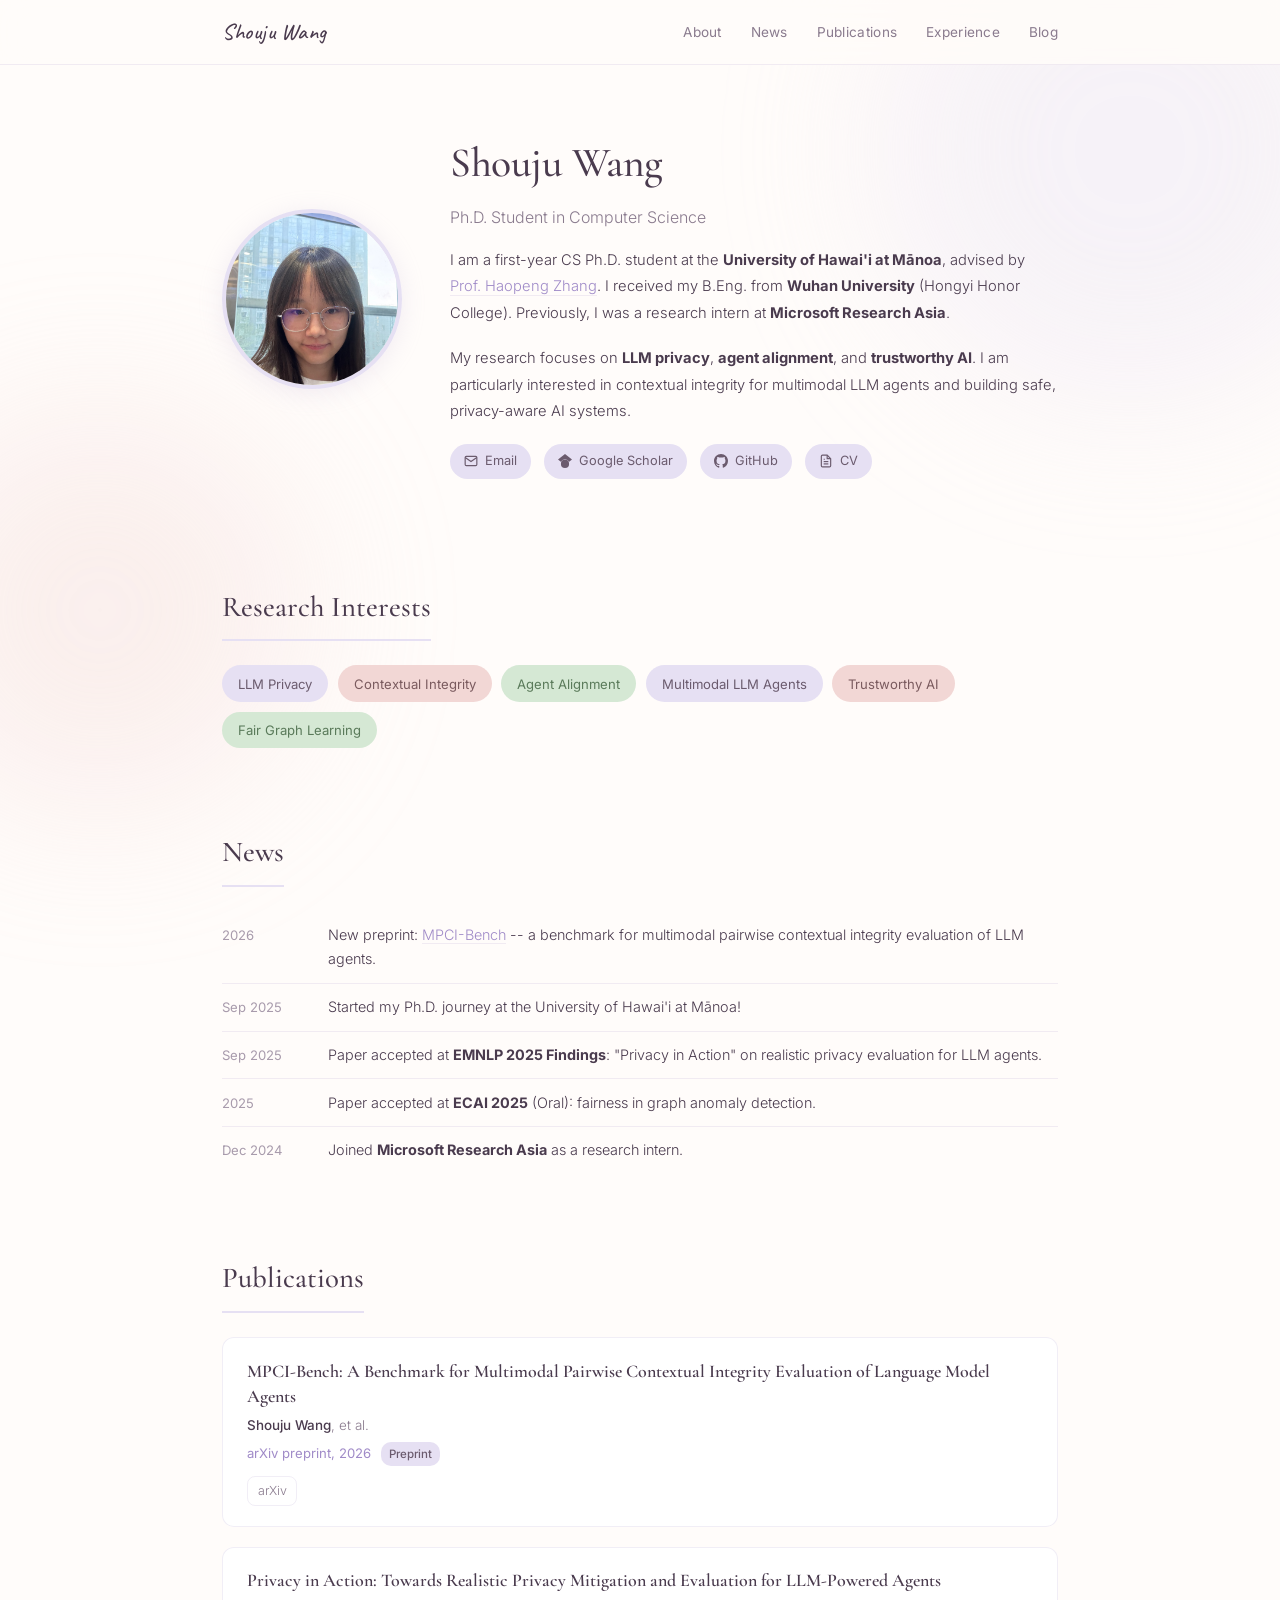
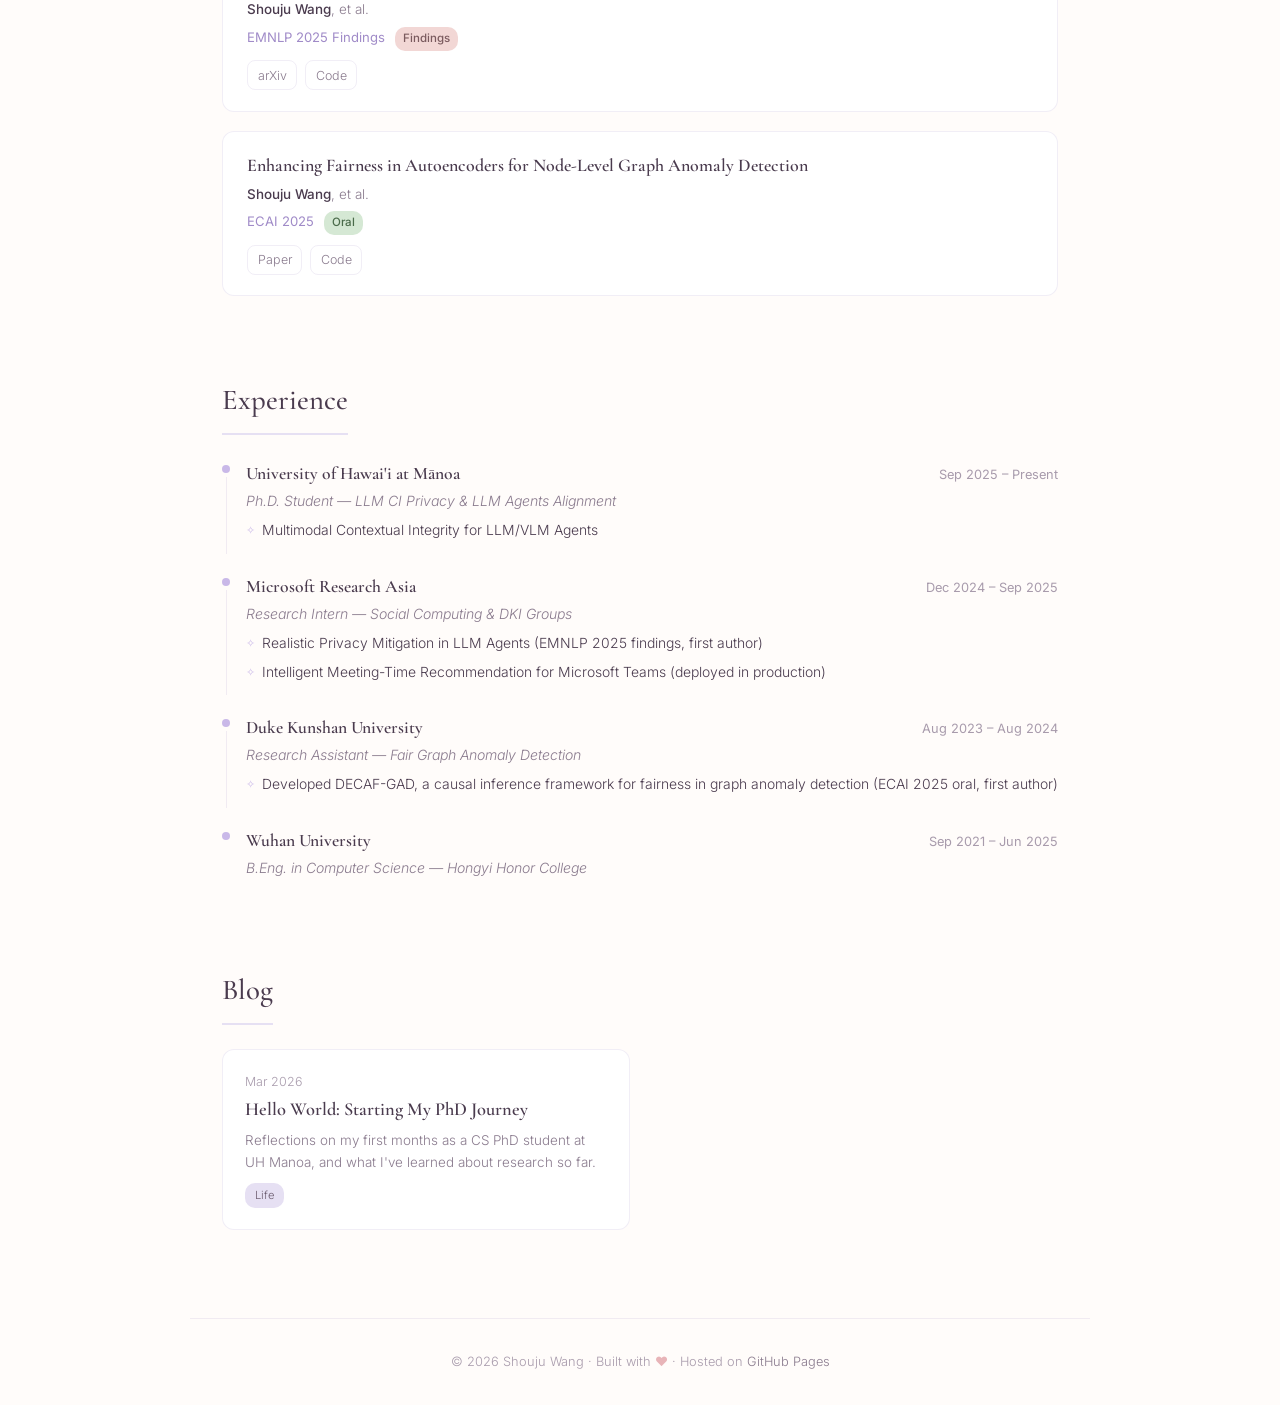
==== index.html @ af896a71 "Initial academic blog" ====
<!DOCTYPE html>
<html lang="en">
<head>
  <meta charset="UTF-8">
  <meta name="viewport" content="width=device-width, initial-scale=1.0">
  <title>Shouju Wang - CS PhD @ UH Manoa</title>
  <meta name="description" content="Shouju Wang's academic homepage. First-year CS PhD student at University of Hawai'i at Manoa, researching LLM privacy, agent alignment, and fair graph learning.">
  <link rel="stylesheet" href="css/style.css">
  <link rel="icon" href="data:image/svg+xml,<svg xmlns='http://www.w3.org/2000/svg' viewBox='0 0 100 100'><text y='.9em' font-size='90'>&#127800;</text></svg>">
</head>
<body>

<!-- Navigation -->
<nav id="navbar">
  <div class="nav-inner">
    <a href="index.html" class="nav-name">Shouju Wang</a>
    <ul class="nav-links">
      <li><a href="#about">About</a></li>
      <li><a href="#news">News</a></li>
      <li><a href="#publications">Publications</a></li>
      <li><a href="#experience">Experience</a></li>
      <li><a href="blog/index.html">Blog</a></li>
    </ul>
  </div>
</nav>

<!-- Hero / About -->
<div class="hero" id="about">
  <div class="hero-avatar">
    <img src="images/avatar.jpg" alt="Shouju Wang">
  </div>
  <div class="hero-info">
    <h1>Shouju Wang</h1>
    <p class="subtitle">Ph.D. Student in Computer Science</p>
    <p class="bio">
      I am a first-year CS Ph.D. student at the <strong>University of Hawai'i at M&#257;noa</strong>,
      advised by <a href="#" style="color:var(--accent-hover); text-decoration:none; border-bottom:1px solid var(--border-soft);">Prof. Haopeng Zhang</a>.
      I received my B.Eng. from <strong>Wuhan University</strong> (Hongyi Honor College).
      Previously, I was a research intern at <strong>Microsoft Research Asia</strong>.
    </p>
    <p class="bio">
      My research focuses on <strong>LLM privacy</strong>, <strong>agent alignment</strong>, and <strong>trustworthy AI</strong>.
      I am particularly interested in contextual integrity for multimodal LLM agents and building safe, privacy-aware AI systems.
    </p>
    <div class="hero-links">
      <a href="mailto:shoujuw@hawaii.edu">
        <svg viewBox="0 0 24 24" fill="none" stroke="currentColor" stroke-width="2"><path d="M4 4h16c1.1 0 2 .9 2 2v12c0 1.1-.9 2-2 2H4c-1.1 0-2-.9-2-2V6c0-1.1.9-2 2-2z"/><polyline points="22,6 12,13 2,6"/></svg>
        Email
      </a>
      <a href="https://scholar.google.com/" target="_blank">
        <svg viewBox="0 0 24 24" fill="currentColor"><path d="M12 24a7 7 0 1 1 0-14 7 7 0 0 1 0 14zm0-24L0 9.5l4.838 3.94A8 8 0 0 1 12 9a8 8 0 0 1 7.162 4.44L24 9.5z"/></svg>
        Google Scholar
      </a>
      <a href="https://github.com/" target="_blank">
        <svg viewBox="0 0 24 24" fill="currentColor"><path d="M12 0c-6.626 0-12 5.373-12 12 0 5.302 3.438 9.8 8.207 11.387.599.111.793-.261.793-.577v-2.234c-3.338.726-4.033-1.416-4.033-1.416-.546-1.387-1.333-1.756-1.333-1.756-1.089-.745.083-.729.083-.729 1.205.084 1.839 1.237 1.839 1.237 1.07 1.834 2.807 1.304 3.492.997.107-.775.418-1.305.762-1.604-2.665-.305-5.467-1.334-5.467-5.931 0-1.311.469-2.381 1.236-3.221-.124-.303-.535-1.524.117-3.176 0 0 1.008-.322 3.301 1.23.957-.266 1.983-.399 3.003-.404 1.02.005 2.047.138 3.006.404 2.291-1.552 3.297-1.23 3.297-1.23.653 1.653.242 2.874.118 3.176.77.84 1.235 1.911 1.235 3.221 0 4.609-2.807 5.624-5.479 5.921.43.372.823 1.102.823 2.222v3.293c0 .319.192.694.801.576 4.765-1.589 8.199-6.086 8.199-11.386 0-6.627-5.373-12-12-12z"/></svg>
        GitHub
      </a>
      <a href="CV_shouju.pdf" target="_blank">
        <svg viewBox="0 0 24 24" fill="none" stroke="currentColor" stroke-width="2"><path d="M14 2H6a2 2 0 0 0-2 2v16a2 2 0 0 0 2 2h12a2 2 0 0 0 2-2V8z"/><polyline points="14 2 14 8 20 8"/><line x1="16" y1="13" x2="8" y2="13"/><line x1="16" y1="17" x2="8" y2="17"/><polyline points="10 9 9 9 8 9"/></svg>
        CV
      </a>
    </div>
  </div>
</div>

<!-- Research Interests -->
<section>
  <h2 class="section-title">Research Interests</h2>
  <div class="interests-grid">
    <span class="interest-tag">LLM Privacy</span>
    <span class="interest-tag">Contextual Integrity</span>
    <span class="interest-tag">Agent Alignment</span>
    <span class="interest-tag">Multimodal LLM Agents</span>
    <span class="interest-tag">Trustworthy AI</span>
    <span class="interest-tag">Fair Graph Learning</span>
  </div>
</section>

<!-- News -->
<section id="news">
  <h2 class="section-title">News</h2>
  <ul class="news-list">
    <li class="news-item">
      <span class="news-date">2026</span>
      <span class="news-content">New preprint: <a href="#">MPCI-Bench</a> -- a benchmark for multimodal pairwise contextual integrity evaluation of LLM agents.</span>
    </li>
    <li class="news-item">
      <span class="news-date">Sep 2025</span>
      <span class="news-content">Started my Ph.D. journey at the University of Hawai'i at M&#257;noa!</span>
    </li>
    <li class="news-item">
      <span class="news-date">Sep 2025</span>
      <span class="news-content">Paper accepted at <strong>EMNLP 2025 Findings</strong>: "Privacy in Action" on realistic privacy evaluation for LLM agents.</span>
    </li>
    <li class="news-item">
      <span class="news-date">2025</span>
      <span class="news-content">Paper accepted at <strong>ECAI 2025</strong> (Oral): fairness in graph anomaly detection.</span>
    </li>
    <li class="news-item">
      <span class="news-date">Dec 2024</span>
      <span class="news-content">Joined <strong>Microsoft Research Asia</strong> as a research intern.</span>
    </li>
  </ul>
</section>

<!-- Publications -->
<section id="publications">
  <h2 class="section-title">Publications</h2>
  <div class="pub-list">

    <div class="pub-card">
      <div class="pub-title">MPCI-Bench: A Benchmark for Multimodal Pairwise Contextual Integrity Evaluation of Language Model Agents</div>
      <div class="pub-authors"><span class="me">Shouju Wang</span>, et al.</div>
      <div class="pub-venue">arXiv preprint, 2026 <span class="badge badge-preprint">Preprint</span></div>
      <div class="pub-links">
        <a href="#">arXiv</a>
      </div>
    </div>

    <div class="pub-card">
      <div class="pub-title">Privacy in Action: Towards Realistic Privacy Mitigation and Evaluation for LLM-Powered Agents</div>
      <div class="pub-authors"><span class="me">Shouju Wang</span>, et al.</div>
      <div class="pub-venue">EMNLP 2025 Findings <span class="badge badge-findings">Findings</span></div>
      <div class="pub-links">
        <a href="#">arXiv</a>
        <a href="#">Code</a>
      </div>
    </div>

    <div class="pub-card">
      <div class="pub-title">Enhancing Fairness in Autoencoders for Node-Level Graph Anomaly Detection</div>
      <div class="pub-authors"><span class="me">Shouju Wang</span>, et al.</div>
      <div class="pub-venue">ECAI 2025 <span class="badge badge-oral">Oral</span></div>
      <div class="pub-links">
        <a href="#">Paper</a>
        <a href="#">Code</a>
      </div>
    </div>

  </div>
</section>

<!-- Experience -->
<section id="experience">
  <h2 class="section-title">Experience</h2>
  <div class="exp-list">

    <div class="exp-card">
      <div class="exp-header">
        <span class="exp-org">University of Hawai'i at M&#257;noa</span>
        <span class="exp-date">Sep 2025 &ndash; Present</span>
      </div>
      <div class="exp-role">Ph.D. Student &mdash; LLM CI Privacy &amp; LLM Agents Alignment</div>
      <div class="exp-desc">
        <ul>
          <li>Multimodal Contextual Integrity for LLM/VLM Agents</li>
        </ul>
      </div>
    </div>

    <div class="exp-card">
      <div class="exp-header">
        <span class="exp-org">Microsoft Research Asia</span>
        <span class="exp-date">Dec 2024 &ndash; Sep 2025</span>
      </div>
      <div class="exp-role">Research Intern &mdash; Social Computing &amp; DKI Groups</div>
      <div class="exp-desc">
        <ul>
          <li>Realistic Privacy Mitigation in LLM Agents (EMNLP 2025 findings, first author)</li>
          <li>Intelligent Meeting-Time Recommendation for Microsoft Teams (deployed in production)</li>
        </ul>
      </div>
    </div>

    <div class="exp-card">
      <div class="exp-header">
        <span class="exp-org">Duke Kunshan University</span>
        <span class="exp-date">Aug 2023 &ndash; Aug 2024</span>
      </div>
      <div class="exp-role">Research Assistant &mdash; Fair Graph Anomaly Detection</div>
      <div class="exp-desc">
        <ul>
          <li>Developed DECAF-GAD, a causal inference framework for fairness in graph anomaly detection (ECAI 2025 oral, first author)</li>
        </ul>
      </div>
    </div>

    <div class="exp-card">
      <div class="exp-header">
        <span class="exp-org">Wuhan University</span>
        <span class="exp-date">Sep 2021 &ndash; Jun 2025</span>
      </div>
      <div class="exp-role">B.Eng. in Computer Science &mdash; Hongyi Honor College</div>
    </div>

  </div>
</section>

<!-- Blog Preview -->
<section id="blog">
  <h2 class="section-title">Blog</h2>
  <div class="blog-grid">
    <a class="blog-card" href="blog/hello-world.html">
      <div class="blog-card-date">Mar 2026</div>
      <div class="blog-card-title">Hello World: Starting My PhD Journey</div>
      <div class="blog-card-excerpt">Reflections on my first months as a CS PhD student at UH Manoa, and what I've learned about research so far.</div>
      <span class="blog-card-tag">Life</span>
    </a>
  </div>
</section>

<!-- Footer -->
<footer>
  <p>&copy; 2026 Shouju Wang &middot; Built with <span class="heart">&#10084;</span> &middot; Hosted on <a href="https://pages.github.com/" target="_blank">GitHub Pages</a></p>
</footer>

<script>
  // Navbar scroll effect
  const nav = document.getElementById('navbar');
  window.addEventListener('scroll', () => {
    nav.classList.toggle('scrolled', window.scrollY > 10);
  });

  // Smooth scroll for anchor links
  document.querySelectorAll('a[href^="#"]').forEach(anchor => {
    anchor.addEventListener('click', function (e) {
      e.preventDefault();
      const target = document.querySelector(this.getAttribute('href'));
      if (target) {
        target.scrollIntoView({ behavior: 'smooth', block: 'start' });
      }
    });
  });
</script>

</body>
</html>
---- css/style.css ----
/* ========================================
   INFP-style Academic Blog
   Soft, dreamy, warm — lavender & cream
   ======================================== */

@import url('https://fonts.googleapis.com/css2?family=Cormorant+Garamond:ital,wght@0,400;0,500;0,600;1,400;1,500&family=Inter:wght@300;400;500&family=Caveat:wght@400;500&display=swap');

:root {
  --lavender: #E6E0F3;
  --lavender-deep: #C9B8E8;
  --cream: #FFF9F2;
  --rose: #F2D7D5;
  --rose-deep: #E8B4B8;
  --sage: #D5E8D4;
  --warm-gray: #6B5B6E;
  --text-primary: #4A3B4E;
  --text-secondary: #8A7B8E;
  --text-light: #A89BAC;
  --bg-primary: #FFFCFA;
  --bg-card: #FFFFFF;
  --accent: #B8A9D4;
  --accent-hover: #A08BC8;
  --border-soft: rgba(185, 170, 210, 0.2);
  --shadow-soft: 0 2px 20px rgba(185, 170, 210, 0.12);
  --shadow-hover: 0 4px 30px rgba(185, 170, 210, 0.2);
}

* {
  margin: 0;
  padding: 0;
  box-sizing: border-box;
}

html {
  scroll-behavior: smooth;
  font-size: 16px;
}

body {
  font-family: 'Inter', -apple-system, BlinkMacSystemFont, sans-serif;
  color: var(--text-primary);
  background-color: var(--bg-primary);
  line-height: 1.7;
  font-weight: 300;
  overflow-x: hidden;
}

/* ---- Decorative background blobs ---- */
body::before,
body::after {
  content: '';
  position: fixed;
  border-radius: 50%;
  z-index: -1;
  filter: blur(80px);
  opacity: 0.35;
}

body::before {
  width: 500px;
  height: 500px;
  background: var(--lavender);
  top: -100px;
  right: -100px;
}

body::after {
  width: 400px;
  height: 400px;
  background: var(--rose);
  bottom: 10%;
  left: -100px;
}

/* ---- Navigation ---- */
nav {
  position: fixed;
  top: 0;
  width: 100%;
  background: rgba(255, 252, 250, 0.85);
  backdrop-filter: blur(16px);
  -webkit-backdrop-filter: blur(16px);
  z-index: 100;
  border-bottom: 1px solid var(--border-soft);
  transition: box-shadow 0.3s ease;
}

nav.scrolled {
  box-shadow: var(--shadow-soft);
}

.nav-inner {
  max-width: 900px;
  margin: 0 auto;
  padding: 0.8rem 2rem;
  display: flex;
  justify-content: space-between;
  align-items: center;
}

.nav-name {
  font-family: 'Caveat', cursive;
  font-size: 1.4rem;
  font-weight: 500;
  color: var(--text-primary);
  text-decoration: none;
  letter-spacing: 0.5px;
}

.nav-links {
  display: flex;
  gap: 1.8rem;
  list-style: none;
}

.nav-links a {
  text-decoration: none;
  color: var(--text-secondary);
  font-size: 0.85rem;
  font-weight: 400;
  letter-spacing: 0.3px;
  transition: color 0.3s ease;
  position: relative;
}

.nav-links a::after {
  content: '';
  position: absolute;
  bottom: -4px;
  left: 0;
  width: 0;
  height: 1.5px;
  background: var(--accent);
  transition: width 0.3s ease;
  border-radius: 1px;
}

.nav-links a:hover {
  color: var(--text-primary);
}

.nav-links a:hover::after {
  width: 100%;
}

/* ---- Hero / About ---- */
.hero {
  max-width: 900px;
  margin: 0 auto;
  padding: 8rem 2rem 4rem;
  display: flex;
  gap: 3rem;
  align-items: center;
}

.hero-avatar {
  flex-shrink: 0;
}

.hero-avatar img {
  width: 180px;
  height: 180px;
  border-radius: 50%;
  object-fit: cover;
  border: 4px solid var(--lavender);
  box-shadow: 0 4px 24px rgba(185, 170, 210, 0.2);
  transition: transform 0.4s ease, box-shadow 0.4s ease;
}

.hero-avatar img:hover {
  transform: scale(1.03);
  box-shadow: 0 6px 32px rgba(185, 170, 210, 0.3);
}

.hero-info h1 {
  font-family: 'Cormorant Garamond', serif;
  font-size: 2.6rem;
  font-weight: 500;
  color: var(--text-primary);
  margin-bottom: 0.3rem;
  letter-spacing: -0.5px;
}

.hero-info .subtitle {
  font-size: 1rem;
  color: var(--text-secondary);
  margin-bottom: 1rem;
  font-weight: 300;
}

.hero-info .bio {
  font-size: 0.92rem;
  color: var(--text-primary);
  line-height: 1.8;
  margin-bottom: 1.2rem;
}

.hero-links {
  display: flex;
  gap: 0.8rem;
  flex-wrap: wrap;
}

.hero-links a {
  display: inline-flex;
  align-items: center;
  gap: 0.4rem;
  padding: 0.4rem 0.9rem;
  border-radius: 20px;
  font-size: 0.8rem;
  text-decoration: none;
  color: var(--warm-gray);
  background: var(--lavender);
  transition: all 0.3s ease;
  font-weight: 400;
}

.hero-links a:hover {
  background: var(--lavender-deep);
  color: var(--text-primary);
  transform: translateY(-1px);
}

.hero-links a svg {
  width: 14px;
  height: 14px;
}

/* ---- Section styling ---- */
section {
  max-width: 900px;
  margin: 0 auto;
  padding: 2.5rem 2rem;
}

.section-title {
  font-family: 'Cormorant Garamond', serif;
  font-size: 1.8rem;
  font-weight: 500;
  color: var(--text-primary);
  margin-bottom: 1.5rem;
  padding-bottom: 0.5rem;
  border-bottom: 2px solid var(--lavender);
  display: inline-block;
}

/* ---- Research Interests ---- */
.interests-grid {
  display: flex;
  flex-wrap: wrap;
  gap: 0.6rem;
}

.interest-tag {
  padding: 0.45rem 1rem;
  border-radius: 20px;
  font-size: 0.82rem;
  font-weight: 400;
  transition: transform 0.2s ease;
}

.interest-tag:nth-child(3n+1) { background: var(--lavender); color: var(--warm-gray); }
.interest-tag:nth-child(3n+2) { background: var(--rose); color: #7A5A5E; }
.interest-tag:nth-child(3n+3) { background: var(--sage); color: #5A7A5A; }

.interest-tag:hover {
  transform: translateY(-2px);
}

/* ---- News ---- */
.news-list {
  list-style: none;
}

.news-item {
  display: flex;
  gap: 1rem;
  padding: 0.7rem 0;
  border-bottom: 1px solid var(--border-soft);
  font-size: 0.9rem;
  align-items: baseline;
}

.news-item:last-child {
  border-bottom: none;
}

.news-date {
  flex-shrink: 0;
  width: 90px;
  color: var(--text-light);
  font-size: 0.82rem;
  font-weight: 400;
}

.news-content {
  color: var(--text-primary);
}

.news-content a {
  color: var(--accent-hover);
  text-decoration: none;
  border-bottom: 1px solid var(--border-soft);
  transition: border-color 0.3s ease;
}

.news-content a:hover {
  border-color: var(--accent-hover);
}

/* ---- Publications ---- */
.pub-list {
  display: flex;
  flex-direction: column;
  gap: 1.2rem;
}

.pub-card {
  background: var(--bg-card);
  border: 1px solid var(--border-soft);
  border-radius: 12px;
  padding: 1.3rem 1.5rem;
  transition: box-shadow 0.3s ease, transform 0.3s ease;
}

.pub-card:hover {
  box-shadow: var(--shadow-hover);
  transform: translateY(-2px);
}

.pub-title {
  font-family: 'Cormorant Garamond', serif;
  font-size: 1.12rem;
  font-weight: 600;
  color: var(--text-primary);
  margin-bottom: 0.3rem;
  line-height: 1.4;
}

.pub-authors {
  font-size: 0.84rem;
  color: var(--text-secondary);
  margin-bottom: 0.3rem;
}

.pub-authors .me {
  color: var(--text-primary);
  font-weight: 500;
}

.pub-venue {
  font-size: 0.82rem;
  color: var(--accent-hover);
  font-weight: 400;
  margin-bottom: 0.6rem;
}

.pub-venue .badge {
  display: inline-block;
  padding: 0.15rem 0.5rem;
  border-radius: 10px;
  font-size: 0.72rem;
  font-weight: 500;
  margin-left: 0.4rem;
}

.badge-oral { background: var(--sage); color: #4A6B4A; }
.badge-findings { background: var(--rose); color: #7A5A5E; }
.badge-preprint { background: var(--lavender); color: var(--warm-gray); }

.pub-links {
  display: flex;
  gap: 0.5rem;
}

.pub-links a {
  font-size: 0.78rem;
  color: var(--text-secondary);
  text-decoration: none;
  padding: 0.2rem 0.6rem;
  border: 1px solid var(--border-soft);
  border-radius: 8px;
  transition: all 0.3s ease;
}

.pub-links a:hover {
  background: var(--lavender);
  color: var(--text-primary);
  border-color: var(--lavender-deep);
}

/* ---- Experience ---- */
.exp-list {
  display: flex;
  flex-direction: column;
  gap: 1.5rem;
}

.exp-card {
  position: relative;
  padding-left: 1.5rem;
}

.exp-card::before {
  content: '';
  position: absolute;
  left: 0;
  top: 6px;
  width: 8px;
  height: 8px;
  border-radius: 50%;
  background: var(--lavender-deep);
}

.exp-card::after {
  content: '';
  position: absolute;
  left: 3.5px;
  top: 18px;
  width: 1px;
  height: calc(100% - 12px);
  background: var(--border-soft);
}

.exp-card:last-child::after {
  display: none;
}

.exp-header {
  display: flex;
  justify-content: space-between;
  align-items: baseline;
  flex-wrap: wrap;
  gap: 0.3rem;
}

.exp-org {
  font-family: 'Cormorant Garamond', serif;
  font-size: 1.1rem;
  font-weight: 600;
  color: var(--text-primary);
}

.exp-date {
  font-size: 0.8rem;
  color: var(--text-light);
  font-weight: 400;
}

.exp-role {
  font-size: 0.88rem;
  color: var(--text-secondary);
  font-style: italic;
  margin-bottom: 0.4rem;
}

.exp-desc {
  font-size: 0.87rem;
  color: var(--text-primary);
  line-height: 1.7;
}

.exp-desc ul {
  list-style: none;
  padding: 0;
}

.exp-desc li {
  position: relative;
  padding-left: 1rem;
  margin-bottom: 0.3rem;
}

.exp-desc li::before {
  content: '\2727';
  position: absolute;
  left: 0;
  color: var(--lavender-deep);
  font-size: 0.7rem;
  top: 2px;
}

/* ---- Blog ---- */
.blog-grid {
  display: grid;
  grid-template-columns: repeat(auto-fill, minmax(280px, 1fr));
  gap: 1.2rem;
}

.blog-card {
  background: var(--bg-card);
  border: 1px solid var(--border-soft);
  border-radius: 12px;
  padding: 1.3rem 1.4rem;
  transition: box-shadow 0.3s ease, transform 0.3s ease;
  text-decoration: none;
  display: block;
}

.blog-card:hover {
  box-shadow: var(--shadow-hover);
  transform: translateY(-3px);
}

.blog-card-date {
  font-size: 0.78rem;
  color: var(--text-light);
  margin-bottom: 0.4rem;
}

.blog-card-title {
  font-family: 'Cormorant Garamond', serif;
  font-size: 1.15rem;
  font-weight: 600;
  color: var(--text-primary);
  margin-bottom: 0.5rem;
  line-height: 1.3;
}

.blog-card-excerpt {
  font-size: 0.84rem;
  color: var(--text-secondary);
  line-height: 1.6;
}

.blog-card-tag {
  display: inline-block;
  margin-top: 0.6rem;
  padding: 0.2rem 0.6rem;
  border-radius: 10px;
  font-size: 0.7rem;
  background: var(--lavender);
  color: var(--warm-gray);
}

/* ---- Footer ---- */
footer {
  max-width: 900px;
  margin: 3rem auto 0;
  padding: 2rem;
  border-top: 1px solid var(--border-soft);
  text-align: center;
  font-size: 0.8rem;
  color: var(--text-light);
}

footer .heart {
  color: var(--rose-deep);
}

footer a {
  color: var(--text-secondary);
  text-decoration: none;
}

/* ---- Blog Post Page ---- */
.post-container {
  max-width: 720px;
  margin: 0 auto;
  padding: 7rem 2rem 4rem;
}

.post-header {
  margin-bottom: 2rem;
}

.post-back {
  display: inline-flex;
  align-items: center;
  gap: 0.3rem;
  font-size: 0.85rem;
  color: var(--text-light);
  text-decoration: none;
  margin-bottom: 1.5rem;
  transition: color 0.3s ease;
}

.post-back:hover {
  color: var(--text-primary);
}

.post-title {
  font-family: 'Cormorant Garamond', serif;
  font-size: 2.2rem;
  font-weight: 500;
  color: var(--text-primary);
  line-height: 1.3;
  margin-bottom: 0.5rem;
}

.post-meta {
  font-size: 0.84rem;
  color: var(--text-light);
}

.post-content {
  font-size: 0.95rem;
  line-height: 1.85;
  color: var(--text-primary);
}

.post-content h2 {
  font-family: 'Cormorant Garamond', serif;
  font-size: 1.5rem;
  font-weight: 500;
  margin: 2rem 0 1rem;
  color: var(--text-primary);
}

.post-content h3 {
  font-family: 'Cormorant Garamond', serif;
  font-size: 1.2rem;
  font-weight: 500;
  margin: 1.5rem 0 0.8rem;
}

.post-content p {
  margin-bottom: 1.2rem;
}

.post-content a {
  color: var(--accent-hover);
  text-decoration: none;
  border-bottom: 1px solid var(--border-soft);
}

.post-content a:hover {
  border-color: var(--accent-hover);
}

.post-content code {
  background: var(--lavender);
  padding: 0.15rem 0.4rem;
  border-radius: 4px;
  font-size: 0.88em;
}

.post-content pre {
  background: var(--text-primary);
  color: var(--cream);
  padding: 1.2rem;
  border-radius: 10px;
  overflow-x: auto;
  margin-bottom: 1.2rem;
}

.post-content pre code {
  background: none;
  padding: 0;
  color: inherit;
}

.post-content blockquote {
  border-left: 3px solid var(--lavender-deep);
  padding: 0.5rem 1rem;
  margin: 1rem 0;
  color: var(--text-secondary);
  font-style: italic;
  background: rgba(230, 224, 243, 0.2);
  border-radius: 0 8px 8px 0;
}

/* ---- Responsive ---- */
@media (max-width: 700px) {
  .hero {
    flex-direction: column;
    text-align: center;
    padding-top: 6rem;
    gap: 1.5rem;
  }

  .hero-avatar img {
    width: 140px;
    height: 140px;
  }

  .hero-info h1 {
    font-size: 2rem;
  }

  .hero-links {
    justify-content: center;
  }

  .nav-links {
    gap: 1rem;
  }

  .nav-links a {
    font-size: 0.78rem;
  }

  .exp-header {
    flex-direction: column;
  }

  .blog-grid {
    grid-template-columns: 1fr;
  }

  .news-item {
    flex-direction: column;
    gap: 0.2rem;
  }

  .news-date {
    width: auto;
  }
}

/* ---- Animations ---- */
@keyframes fadeInUp {
  from {
    opacity: 0;
    transform: translateY(20px);
  }
  to {
    opacity: 1;
    transform: translateY(0);
  }
}

.hero, section {
  animation: fadeInUp 0.6s ease-out;
}

section:nth-child(2) { animation-delay: 0.1s; }
section:nth-child(3) { animation-delay: 0.2s; }
section:nth-child(4) { animation-delay: 0.3s; }
section:nth-child(5) { animation-delay: 0.4s; }
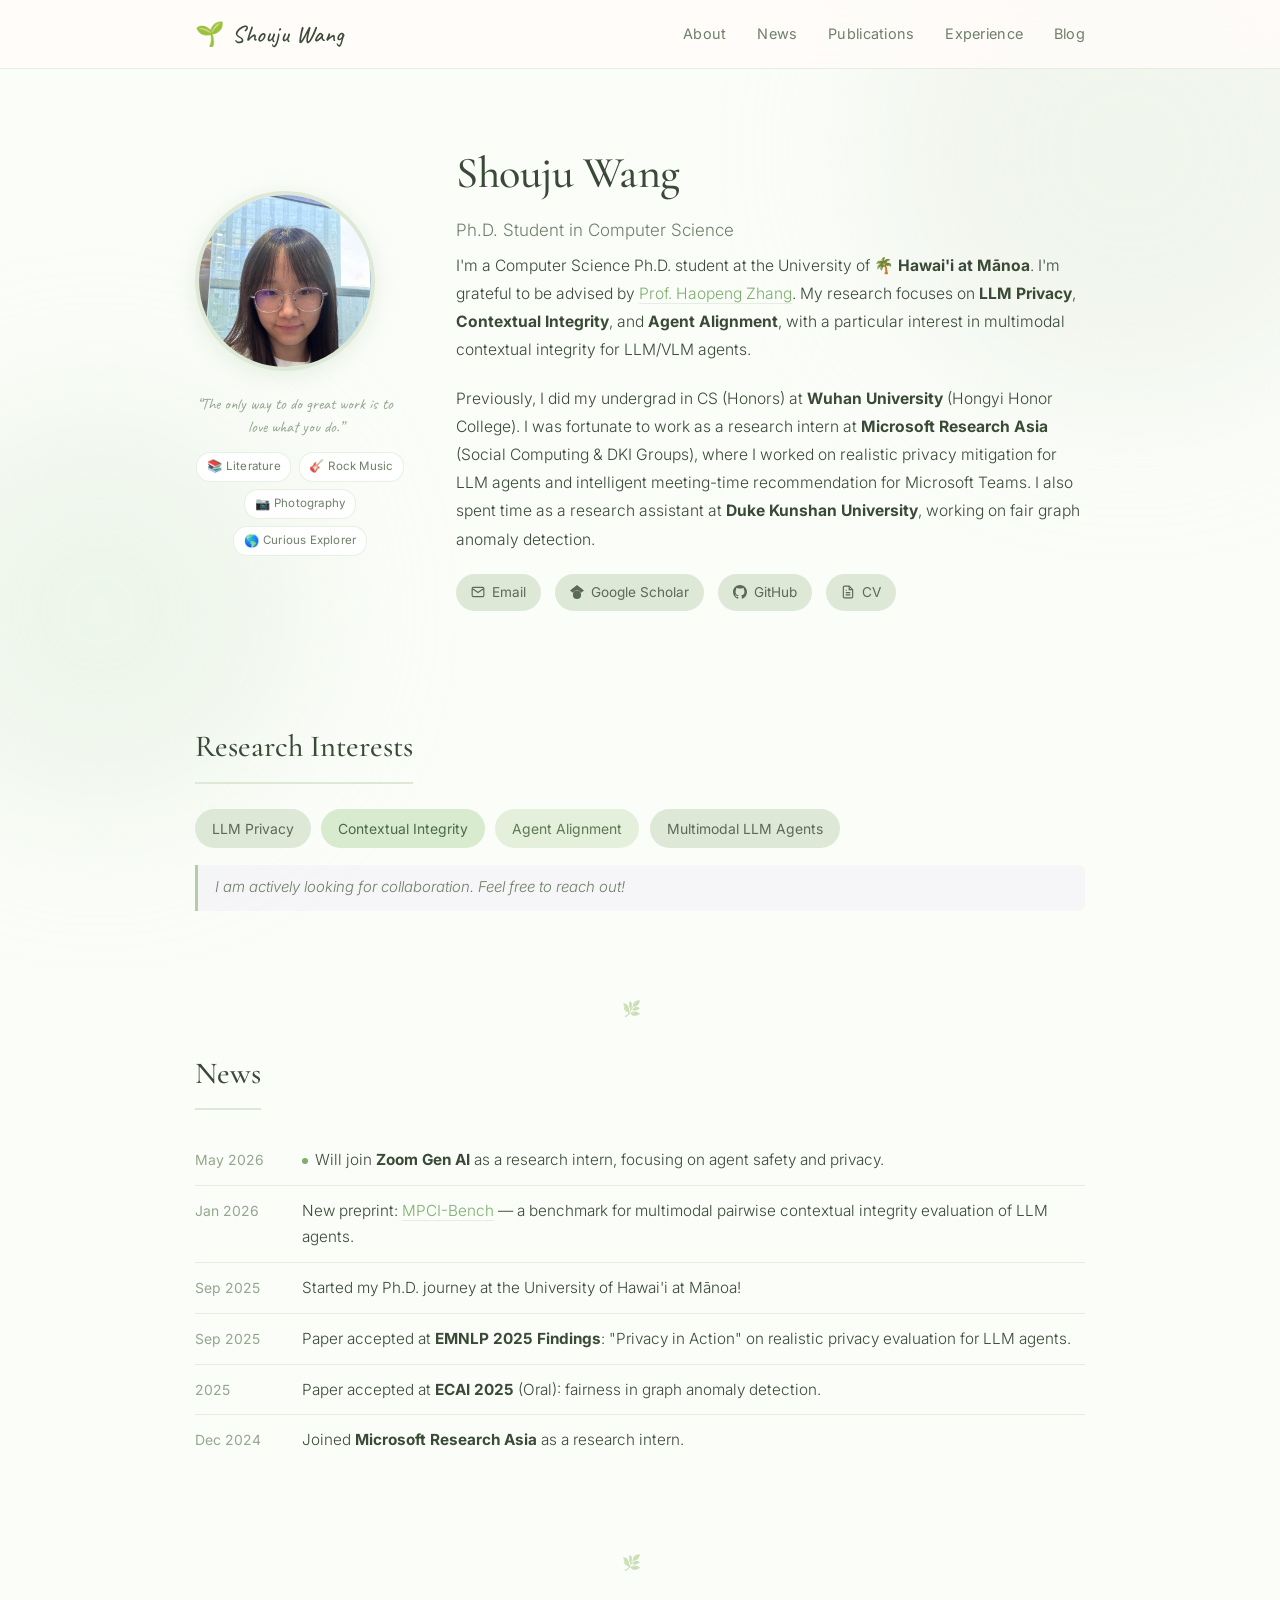
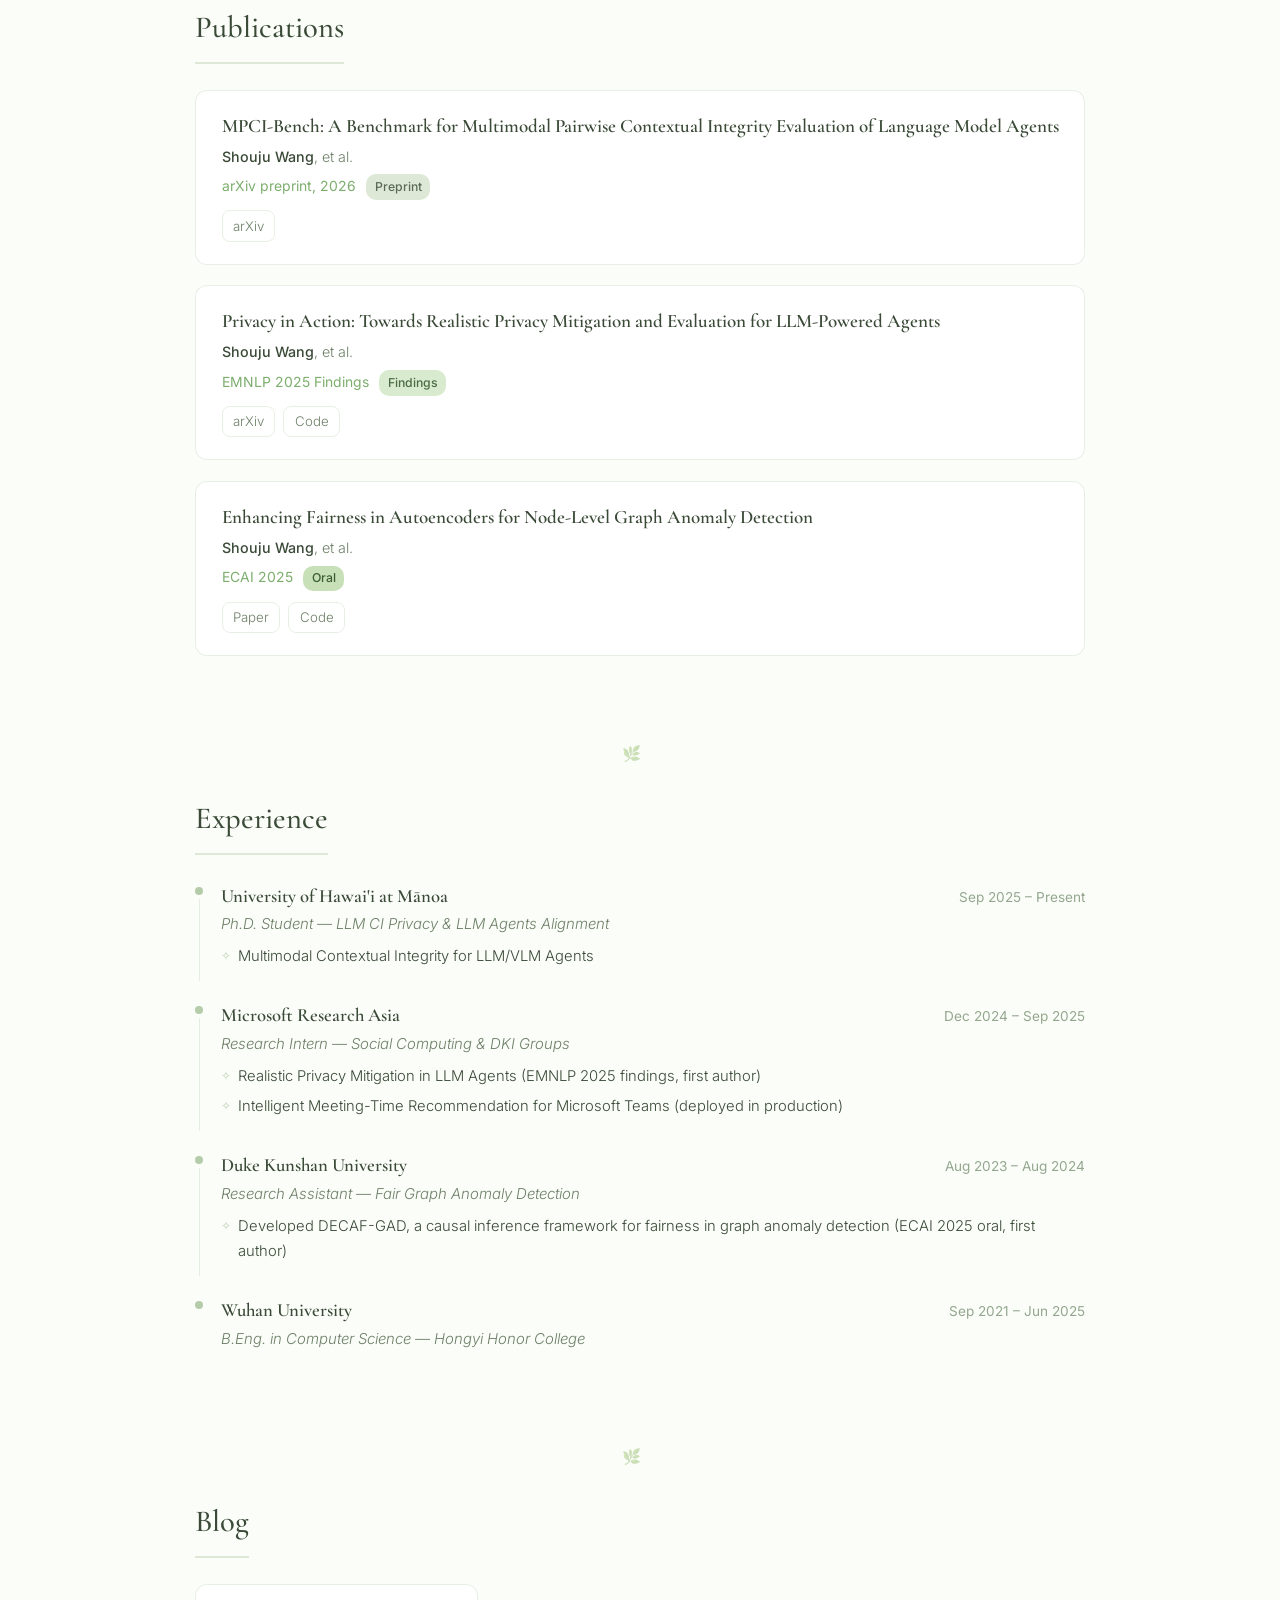
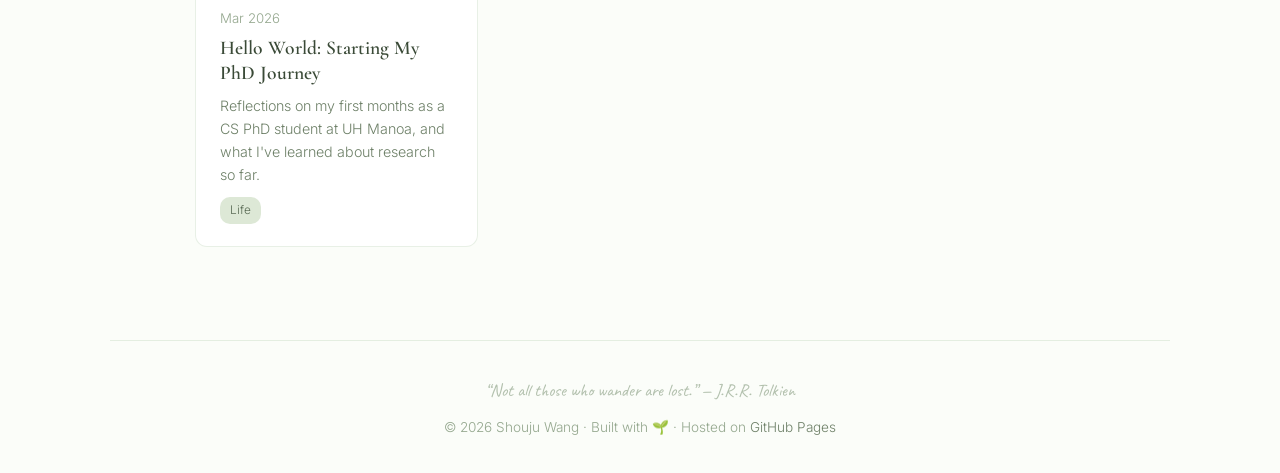
==== commit 140364b6: "Update content and design refinements" ====
--- a/index.html
+++ b/index.html
@@ -10,10 +10,19 @@
 </head>
 <body>
 
+<!-- Floating leaves (gentle, few) -->
+<div class="floating-leaves" aria-hidden="true">
+  <span class="leaf" style="left:8%;animation-delay:0s;animation-duration:18s;">&#127807;</span>
+  <span class="leaf" style="left:25%;animation-delay:4s;animation-duration:22s;">&#127808;</span>
+  <span class="leaf" style="left:55%;animation-delay:8s;animation-duration:20s;">&#127807;</span>
+  <span class="leaf" style="left:78%;animation-delay:2s;animation-duration:24s;">&#127808;</span>
+  <span class="leaf" style="left:92%;animation-delay:12s;animation-duration:19s;">&#127807;</span>
+</div>
+
 <!-- Navigation -->
 <nav id="navbar">
   <div class="nav-inner">
-    <a href="index.html" class="nav-name">Shouju Wang</a>
+    <a href="index.html" class="nav-name"><span class="nav-leaf">&#127793;</span> Shouju Wang</a>
     <ul class="nav-links">
       <li><a href="#about">About</a></li>
       <li><a href="#news">News</a></li>
@@ -28,19 +37,28 @@
 <div class="hero" id="about">
   <div class="hero-avatar">
     <img src="images/avatar.jpg" alt="Shouju Wang">
+    <p class="avatar-quote">&ldquo;The only way to do great work is to love what you do.&rdquo;</p>
+    <div class="avatar-interests">
+      <a class="avatar-interest" href="blog/index.html?tag=reading">&#128218;<span>Literature</span></a>
+      <a class="avatar-interest" href="blog/index.html?tag=music">&#127928;<span>Rock Music</span></a>
+      <a class="avatar-interest" href="blog/index.html?tag=photography">&#128247;<span>Photography</span></a>
+      <a class="avatar-interest" href="blog/index.html?tag=life">&#127758;<span>Curious Explorer</span></a>
+    </div>
   </div>
   <div class="hero-info">
     <h1>Shouju Wang</h1>
     <p class="subtitle">Ph.D. Student in Computer Science</p>
     <p class="bio">
-      I am a first-year CS Ph.D. student at the <strong>University of Hawai'i at M&#257;noa</strong>,
-      advised by <a href="#" style="color:var(--accent-hover); text-decoration:none; border-bottom:1px solid var(--border-soft);">Prof. Haopeng Zhang</a>.
-      I received my B.Eng. from <strong>Wuhan University</strong> (Hongyi Honor College).
-      Previously, I was a research intern at <strong>Microsoft Research Asia</strong>.
+      I'm a Computer Science Ph.D. student at the University of &#127796; <strong>Hawai'i at M&#257;noa</strong>.
+      I'm grateful to be advised by <a href="#" style="color:var(--accent-hover); text-decoration:none; border-bottom:1px solid var(--border-soft);">Prof. Haopeng Zhang</a>.
+      My research focuses on <strong>LLM Privacy</strong>, <strong>Contextual Integrity</strong>, and <strong>Agent Alignment</strong>,
+      with a particular interest in multimodal contextual integrity for LLM/VLM agents.
     </p>
     <p class="bio">
-      My research focuses on <strong>LLM privacy</strong>, <strong>agent alignment</strong>, and <strong>trustworthy AI</strong>.
-      I am particularly interested in contextual integrity for multimodal LLM agents and building safe, privacy-aware AI systems.
+      Previously, I did my undergrad in CS (Honors) at <strong>Wuhan University</strong> (Hongyi Honor College).
+      I was fortunate to work as a research intern at <strong>Microsoft Research Asia</strong> (Social Computing &amp; DKI Groups),
+      where I worked on realistic privacy mitigation for LLM agents and intelligent meeting-time recommendation for Microsoft Teams.
+      I also spent time as a research assistant at <strong>Duke Kunshan University</strong>, working on fair graph anomaly detection.
     </p>
     <div class="hero-links">
       <a href="mailto:shoujuw@hawaii.edu">
@@ -71,9 +89,8 @@
     <span class="interest-tag">Contextual Integrity</span>
     <span class="interest-tag">Agent Alignment</span>
     <span class="interest-tag">Multimodal LLM Agents</span>
-    <span class="interest-tag">Trustworthy AI</span>
-    <span class="interest-tag">Fair Graph Learning</span>
-  </div>
+  </div>
+  <p class="collab-note">I am actively looking for collaboration. Feel free to reach out!</p>
 </section>
 
 <!-- News -->
@@ -81,8 +98,12 @@
   <h2 class="section-title">News</h2>
   <ul class="news-list">
     <li class="news-item">
-      <span class="news-date">2026</span>
-      <span class="news-content">New preprint: <a href="#">MPCI-Bench</a> -- a benchmark for multimodal pairwise contextual integrity evaluation of LLM agents.</span>
+      <span class="news-date">May 2026</span>
+      <span class="news-content">Will join <strong>Zoom Gen AI</strong> as a research intern, focusing on agent safety and privacy.</span>
+    </li>
+    <li class="news-item">
+      <span class="news-date">Jan 2026</span>
+      <span class="news-content">New preprint: <a href="#">MPCI-Bench</a> &mdash; a benchmark for multimodal pairwise contextual integrity evaluation of LLM agents.</span>
     </li>
     <li class="news-item">
       <span class="news-date">Sep 2025</span>
@@ -211,14 +232,23 @@
 
 <!-- Footer -->
 <footer>
-  <p>&copy; 2026 Shouju Wang &middot; Built with <span class="heart">&#10084;</span> &middot; Hosted on <a href="https://pages.github.com/" target="_blank">GitHub Pages</a></p>
+  <p class="footer-quote">&ldquo;Not all those who wander are lost.&rdquo; &mdash; J.R.R. Tolkien</p>
+  <p>&copy; 2026 Shouju Wang &middot; Built with <span class="heart">&#127793;</span> &middot; Hosted on <a href="https://pages.github.com/" target="_blank">GitHub Pages</a></p>
 </footer>
 
+<!-- Scroll to top -->
+<button class="scroll-top" id="scrollTop" aria-label="Scroll to top">&#127793;</button>
+
 <script>
-  // Navbar scroll effect
+  // Navbar scroll effect + scroll-to-top visibility
   const nav = document.getElementById('navbar');
+  const scrollBtn = document.getElementById('scrollTop');
   window.addEventListener('scroll', () => {
     nav.classList.toggle('scrolled', window.scrollY > 10);
+    scrollBtn.classList.toggle('visible', window.scrollY > 400);
+  });
+  scrollBtn.addEventListener('click', () => {
+    window.scrollTo({ top: 0, behavior: 'smooth' });
   });
 
   // Smooth scroll for anchor links
@@ -231,6 +261,19 @@
       }
     });
   });
+
+  // Intersection Observer for fade-in on scroll
+  const observer = new IntersectionObserver((entries) => {
+    entries.forEach(entry => {
+      if (entry.isIntersecting) {
+        entry.target.classList.add('in-view');
+      }
+    });
+  }, { threshold: 0.1 });
+  document.querySelectorAll('section, .pub-card, .exp-card, .personal-card, .blog-card').forEach(el => {
+    el.classList.add('fade-target');
+    observer.observe(el);
+  });
 </script>
 
 </body>
--- a/css/style.css
+++ b/css/style.css
@@ -1,28 +1,28 @@
 /* ========================================
    INFP-style Academic Blog
-   Soft, dreamy, warm — lavender & cream
+   Soft, dreamy — sage green & cream
    ======================================== */
 
 @import url('https://fonts.googleapis.com/css2?family=Cormorant+Garamond:ital,wght@0,400;0,500;0,600;1,400;1,500&family=Inter:wght@300;400;500&family=Caveat:wght@400;500&display=swap');
 
 :root {
-  --lavender: #E6E0F3;
-  --lavender-deep: #C9B8E8;
-  --cream: #FFF9F2;
-  --rose: #F2D7D5;
-  --rose-deep: #E8B4B8;
+  --lavender: #DDE8D6;
+  --lavender-deep: #B5CCAA;
+  --cream: #FAFCF8;
+  --rose: #E2EDD9;
+  --rose-deep: #9AB88E;
   --sage: #D5E8D4;
-  --warm-gray: #6B5B6E;
-  --text-primary: #4A3B4E;
-  --text-secondary: #8A7B8E;
-  --text-light: #A89BAC;
-  --bg-primary: #FFFCFA;
+  --warm-gray: #5A6B55;
+  --text-primary: #3A4A37;
+  --text-secondary: #6E8068;
+  --text-light: #94A78E;
+  --bg-primary: #FBFDF9;
   --bg-card: #FFFFFF;
-  --accent: #B8A9D4;
-  --accent-hover: #A08BC8;
-  --border-soft: rgba(185, 170, 210, 0.2);
-  --shadow-soft: 0 2px 20px rgba(185, 170, 210, 0.12);
-  --shadow-hover: 0 4px 30px rgba(185, 170, 210, 0.2);
+  --accent: #A3C296;
+  --accent-hover: #7DAE6D;
+  --border-soft: rgba(140, 180, 130, 0.2);
+  --shadow-soft: 0 2px 20px rgba(140, 180, 130, 0.12);
+  --shadow-hover: 0 4px 30px rgba(140, 180, 130, 0.2);
 }
 
 * {
@@ -31,9 +31,34 @@
   box-sizing: border-box;
 }
 
+/* ---- Custom scrollbar ---- */
+::-webkit-scrollbar {
+  width: 6px;
+}
+::-webkit-scrollbar-track {
+  background: var(--bg-primary);
+}
+::-webkit-scrollbar-thumb {
+  background: var(--lavender-deep);
+  border-radius: 3px;
+}
+::-webkit-scrollbar-thumb:hover {
+  background: var(--accent);
+}
+
+/* ---- Text selection ---- */
+::selection {
+  background: rgba(163, 194, 150, 0.3);
+  color: var(--text-primary);
+}
+::-moz-selection {
+  background: rgba(163, 194, 150, 0.3);
+  color: var(--text-primary);
+}
+
 html {
   scroll-behavior: smooth;
-  font-size: 16px;
+  font-size: 17px;
 }
 
 body {
@@ -44,6 +69,7 @@
   font-weight: 300;
   overflow-x: hidden;
 }
+
 
 /* ---- Decorative background blobs ---- */
 body::before,
@@ -67,9 +93,46 @@
 body::after {
   width: 400px;
   height: 400px;
-  background: var(--rose);
+  background: #D4E8CE;
   bottom: 10%;
   left: -100px;
+}
+
+/* ---- Floating leaves ---- */
+.floating-leaves {
+  position: fixed;
+  top: 0;
+  left: 0;
+  width: 100%;
+  height: 100%;
+  pointer-events: none;
+  z-index: 0;
+  overflow: hidden;
+}
+
+.leaf {
+  position: absolute;
+  top: -30px;
+  font-size: 1rem;
+  opacity: 0.18;
+  animation: leafFall linear infinite;
+}
+
+@keyframes leafFall {
+  0% {
+    transform: translateY(-30px) rotate(0deg) translateX(0);
+    opacity: 0;
+  }
+  10% {
+    opacity: 0.18;
+  }
+  90% {
+    opacity: 0.18;
+  }
+  100% {
+    transform: translateY(100vh) rotate(360deg) translateX(40px);
+    opacity: 0;
+  }
 }
 
 /* ---- Navigation ---- */
@@ -90,9 +153,9 @@
 }
 
 .nav-inner {
-  max-width: 900px;
+  max-width: 1060px;
   margin: 0 auto;
-  padding: 0.8rem 2rem;
+  padding: 0.8rem 5rem;
   display: flex;
   justify-content: space-between;
   align-items: center;
@@ -105,6 +168,16 @@
   color: var(--text-primary);
   text-decoration: none;
   letter-spacing: 0.5px;
+}
+
+.nav-leaf {
+  display: inline-block;
+  animation: gentleSway 3s ease-in-out infinite;
+}
+
+@keyframes gentleSway {
+  0%, 100% { transform: rotate(-5deg); }
+  50% { transform: rotate(5deg); }
 }
 
 .nav-links {
@@ -145,9 +218,9 @@
 
 /* ---- Hero / About ---- */
 .hero {
-  max-width: 900px;
+  max-width: 1060px;
   margin: 0 auto;
-  padding: 8rem 2rem 4rem;
+  padding: 8rem 5rem 4rem;
   display: flex;
   gap: 3rem;
   align-items: center;
@@ -163,13 +236,60 @@
   border-radius: 50%;
   object-fit: cover;
   border: 4px solid var(--lavender);
-  box-shadow: 0 4px 24px rgba(185, 170, 210, 0.2);
+  box-shadow: 0 4px 24px rgba(140, 180, 130, 0.2);
   transition: transform 0.4s ease, box-shadow 0.4s ease;
 }
 
 .hero-avatar img:hover {
   transform: scale(1.03);
-  box-shadow: 0 6px 32px rgba(185, 170, 210, 0.3);
+  box-shadow: 0 6px 32px rgba(140, 180, 130, 0.3);
+}
+
+.avatar-quote {
+  font-family: 'Caveat', cursive;
+  font-size: 0.95rem;
+  color: var(--text-light);
+  text-align: center;
+  margin-top: 0.8rem;
+  line-height: 1.4;
+  max-width: 200px;
+}
+
+.avatar-interests {
+  display: flex;
+  flex-wrap: wrap;
+  justify-content: center;
+  gap: 0.45rem;
+  margin-top: 0.8rem;
+  max-width: 210px;
+}
+
+.avatar-interest {
+  display: inline-flex;
+  align-items: center;
+  gap: 0.25rem;
+  padding: 0.2rem 0.55rem;
+  border-radius: 14px;
+  background: var(--bg-card);
+  border: 1px solid var(--border-soft);
+  font-size: 0.72rem;
+  text-decoration: none;
+  color: var(--text-secondary);
+  transition: all 0.3s ease;
+  white-space: nowrap;
+}
+
+.avatar-interest span {
+  font-size: 0.68rem;
+  font-weight: 400;
+  letter-spacing: 0.2px;
+}
+
+.avatar-interest:hover {
+  transform: translateY(-2px);
+  box-shadow: var(--shadow-hover);
+  background: var(--lavender);
+  color: var(--text-primary);
 }
 
 .hero-info h1 {
@@ -184,9 +304,10 @@
 .hero-info .subtitle {
   font-size: 1rem;
   color: var(--text-secondary);
-  margin-bottom: 1rem;
+  margin-bottom: 0.4rem;
   font-weight: 300;
 }
+
 
 .hero-info .bio {
   font-size: 0.92rem;
@@ -228,9 +349,9 @@
 
 /* ---- Section styling ---- */
 section {
-  max-width: 900px;
+  max-width: 1060px;
   margin: 0 auto;
-  padding: 2.5rem 2rem;
+  padding: 2.5rem 5rem;
 }
 
 .section-title {
@@ -242,6 +363,17 @@
   padding-bottom: 0.5rem;
   border-bottom: 2px solid var(--lavender);
   display: inline-block;
+}
+
+/* Small leaf divider between sections */
+section + section::before {
+  content: '\1F33F';
+  display: block;
+  text-align: center;
+  font-size: 0.9rem;
+  opacity: 0.3;
+  margin-bottom: 1.5rem;
+  letter-spacing: 1rem;
 }
 
 /* ---- Research Interests ---- */
@@ -260,11 +392,70 @@
 }
 
 .interest-tag:nth-child(3n+1) { background: var(--lavender); color: var(--warm-gray); }
-.interest-tag:nth-child(3n+2) { background: var(--rose); color: #7A5A5E; }
-.interest-tag:nth-child(3n+3) { background: var(--sage); color: #5A7A5A; }
+.interest-tag:nth-child(3n+2) { background: #D9EBCF; color: #4A6B44; }
+.interest-tag:nth-child(3n+3) { background: #E5F0DC; color: #5A7A52; }
 
 .interest-tag:hover {
   transform: translateY(-2px);
+}
+
+.collab-note {
+  margin-top: 1rem;
+  font-size: 0.88rem;
+  color: var(--text-secondary);
+  font-style: italic;
+  padding: 0.6rem 1rem;
+  background: rgba(230, 224, 243, 0.25);
+  border-left: 3px solid var(--lavender-deep);
+  border-radius: 0 8px 8px 0;
+}
+
+/* ---- Personal Interests ---- */
+.personal-grid {
+  display: flex;
+  flex-wrap: wrap;
+  gap: 1rem;
+}
+
+.personal-card {
+  display: flex;
+  align-items: center;
+  gap: 0.6rem;
+  background: var(--bg-card);
+  border: 1px solid var(--border-soft);
+  border-radius: 12px;
+  padding: 0.8rem 1.2rem;
+  transition: box-shadow 0.3s ease, transform 0.3s ease;
+  text-decoration: none;
+  cursor: pointer;
+}
+
+.personal-card:hover {
+  box-shadow: var(--shadow-hover);
+  transform: translateY(-2px);
+}
+
+.personal-card:hover .personal-arrow {
+  opacity: 1;
+  transform: translateX(3px);
+}
+
+.personal-icon {
+  font-size: 1.4rem;
+}
+
+.personal-label {
+  font-size: 0.88rem;
+  color: var(--text-primary);
+  font-weight: 400;
+}
+
+.personal-arrow {
+  font-size: 0.85rem;
+  color: var(--text-light);
+  opacity: 0;
+  transition: opacity 0.3s ease, transform 0.3s ease;
+  margin-left: auto;
 }
 
 /* ---- News ---- */
@@ -364,8 +555,8 @@
   margin-left: 0.4rem;
 }
 
-.badge-oral { background: var(--sage); color: #4A6B4A; }
-.badge-findings { background: var(--rose); color: #7A5A5E; }
+.badge-oral { background: #C8E0B8; color: #3A5E32; }
+.badge-findings { background: #D9EBCF; color: #4A6B44; }
 .badge-preprint { background: var(--lavender); color: var(--warm-gray); }
 
 .pub-links {
@@ -535,9 +726,9 @@
 
 /* ---- Footer ---- */
 footer {
-  max-width: 900px;
+  max-width: 1060px;
   margin: 3rem auto 0;
-  padding: 2rem;
+  padding: 2rem 5rem;
   border-top: 1px solid var(--border-soft);
   text-align: center;
   font-size: 0.8rem;
@@ -545,7 +736,7 @@
 }
 
 footer .heart {
-  color: var(--rose-deep);
+  color: #7DAE6D;
 }
 
 footer a {
@@ -661,6 +852,10 @@
 }
 
 /* ---- Responsive ---- */
+@media (max-width: 900px) {
+  .hero, section, footer, .nav-inner { padding-left: 2rem; padding-right: 2rem; }
+}
+
 @media (max-width: 700px) {
   .hero {
     flex-direction: column;
@@ -728,3 +923,137 @@
 section:nth-child(3) { animation-delay: 0.2s; }
 section:nth-child(4) { animation-delay: 0.3s; }
 section:nth-child(5) { animation-delay: 0.4s; }
+
+/* ---- Scroll-triggered fade in ---- */
+.fade-target {
+  opacity: 0;
+  transform: translateY(16px);
+  transition: opacity 0.6s ease, transform 0.6s ease;
+}
+
+.fade-target.in-view {
+  opacity: 1;
+  transform: translateY(0);
+}
+
+
+/* ---- Footer additions ---- */
+.footer-quote {
+  font-family: 'Caveat', cursive;
+  font-size: 1.05rem;
+  color: var(--text-light);
+  margin-bottom: 0.6rem;
+  opacity: 0.7;
+}
+
+/* ---- Scroll to top ---- */
+.scroll-top {
+  position: fixed;
+  bottom: 2rem;
+  right: 2rem;
+  width: 40px;
+  height: 40px;
+  border-radius: 50%;
+  border: 1px solid var(--border-soft);
+  background: rgba(255, 255, 255, 0.85);
+  backdrop-filter: blur(8px);
+  font-size: 1.1rem;
+  cursor: pointer;
+  opacity: 0;
+  transform: translateY(10px);
+  transition: all 0.3s ease;
+  z-index: 50;
+  box-shadow: var(--shadow-soft);
+  display: flex;
+  align-items: center;
+  justify-content: center;
+}
+
+.scroll-top.visible {
+  opacity: 1;
+  transform: translateY(0);
+}
+
+.scroll-top:hover {
+  background: var(--lavender);
+  box-shadow: var(--shadow-hover);
+  transform: translateY(-2px);
+}
+
+/* ---- News fresh dot ---- */
+.news-item:first-child .news-content::before {
+  content: '';
+  display: inline-block;
+  width: 6px;
+  height: 6px;
+  border-radius: 50%;
+  background: var(--accent-hover);
+  margin-right: 0.4rem;
+  vertical-align: middle;
+  animation: pulse 2s ease-in-out infinite;
+}
+
+@keyframes pulse {
+  0%, 100% { opacity: 1; transform: scale(1); }
+  50% { opacity: 0.5; transform: scale(0.8); }
+}
+
+/* ---- Avatar ring animation ---- */
+.hero-avatar img {
+  animation: ringGlow 4s ease-in-out infinite alternate;
+}
+
+@keyframes ringGlow {
+  0% { border-color: var(--lavender); box-shadow: 0 4px 24px rgba(140, 180, 130, 0.15); }
+  100% { border-color: var(--lavender-deep); box-shadow: 0 4px 28px rgba(140, 180, 130, 0.3); }
+}
+
+/* ---- Pub card number decoration ---- */
+.pub-card {
+  position: relative;
+  counter-increment: pub;
+}
+
+/* ---- Experience dot hover ---- */
+.exp-card::before {
+  transition: transform 0.3s ease, background 0.3s ease;
+}
+
+.exp-card:hover::before {
+  transform: scale(1.4);
+  background: var(--accent-hover);
+}
+
+/* ---- Personal card subtle bg on hover ---- */
+.personal-card:nth-child(1):hover { background: rgba(213, 232, 212, 0.2); }
+.personal-card:nth-child(2):hover { background: rgba(200, 222, 186, 0.2); }
+.personal-card:nth-child(3):hover { background: rgba(221, 232, 214, 0.2); }
+.personal-card:nth-child(4):hover { background: rgba(229, 240, 220, 0.2); }
+
+/* ---- Link hover sparkle for hero-links ---- */
+.hero-links a {
+  position: relative;
+  overflow: hidden;
+}
+
+.hero-links a::before {
+  content: '';
+  position: absolute;
+  top: 0;
+  left: -100%;
+  width: 100%;
+  height: 100%;
+  background: linear-gradient(90deg, transparent, rgba(255,255,255,0.3), transparent);
+  transition: left 0.5s ease;
+}
+
+.hero-links a:hover::before {
+  left: 100%;
+}
+
+/* ---- Mobile adjustments for new elements ---- */
+@media (max-width: 700px) {
+  .floating-leaves { display: none; }
+  .scroll-top { bottom: 1rem; right: 1rem; }
+  .personal-grid { flex-direction: column; }
+}
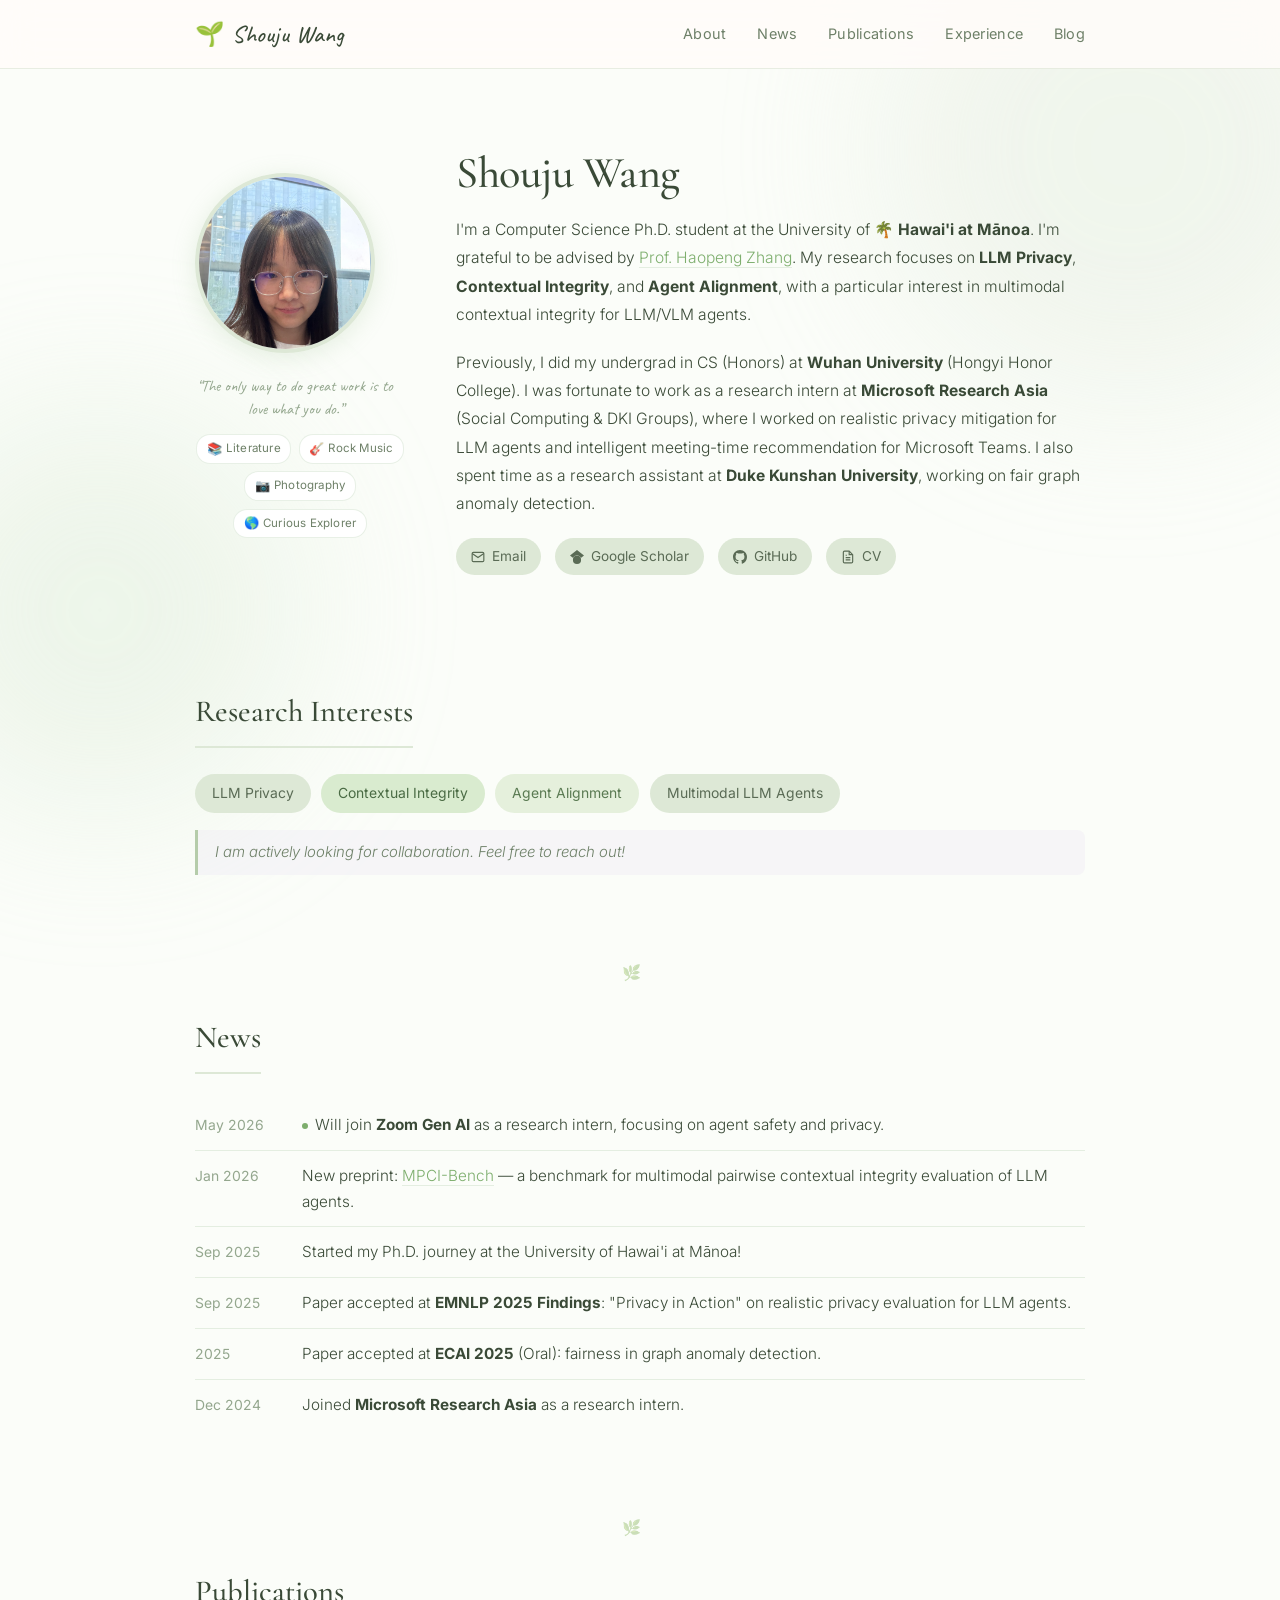
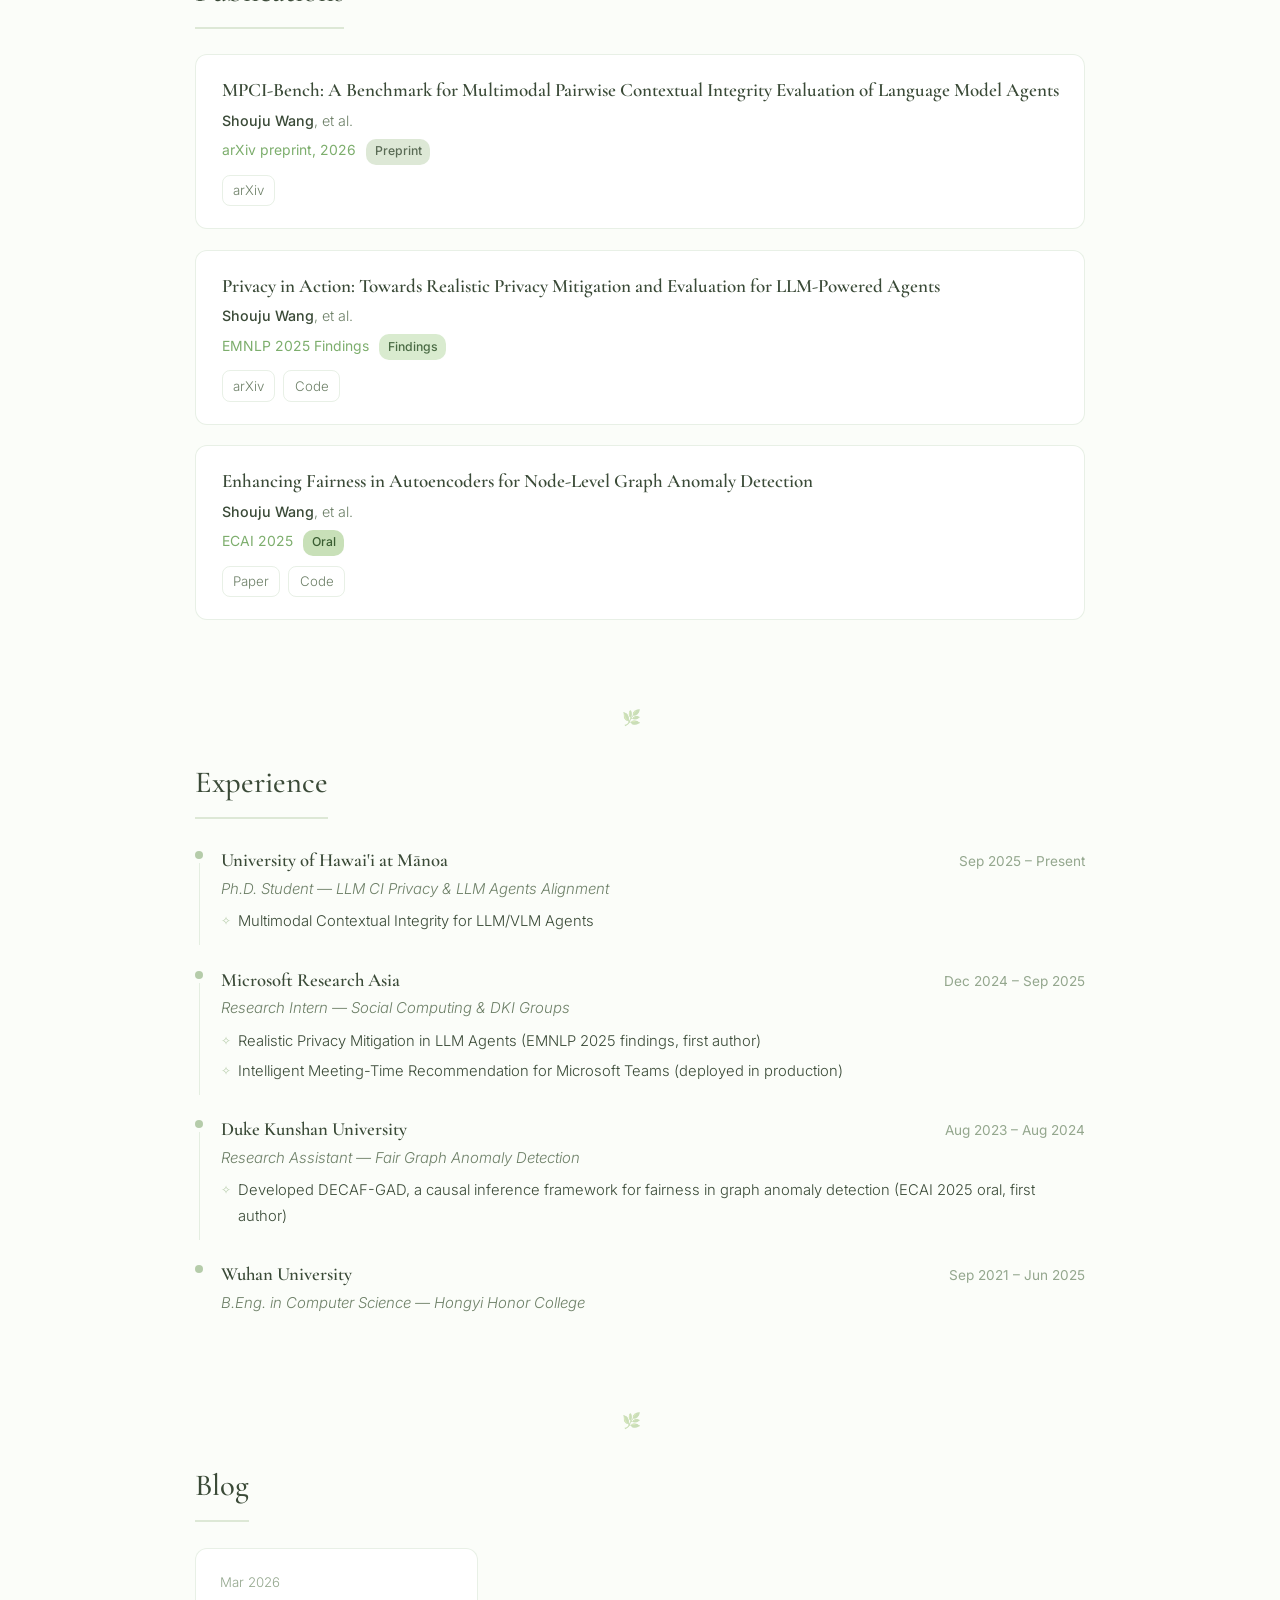
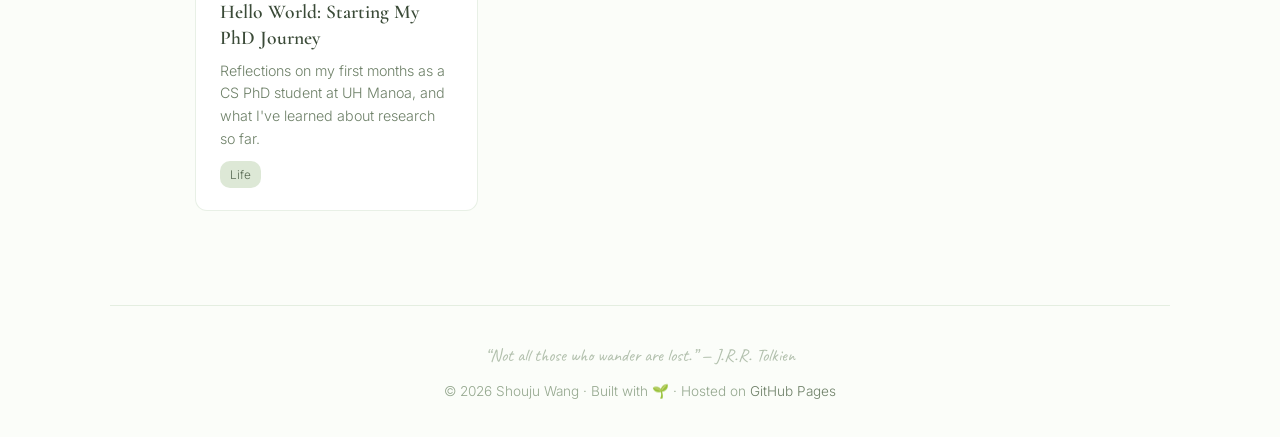
==== commit dd9ff9c9: "Remove subtitle" ====
--- a/index.html
+++ b/index.html
@@ -5,6 +5,9 @@
   <meta name="viewport" content="width=device-width, initial-scale=1.0">
   <title>Shouju Wang - CS PhD @ UH Manoa</title>
   <meta name="description" content="Shouju Wang's academic homepage. First-year CS PhD student at University of Hawai'i at Manoa, researching LLM privacy, agent alignment, and fair graph learning.">
+  <link rel="preconnect" href="https://fonts.googleapis.com">
+  <link rel="preconnect" href="https://fonts.gstatic.com" crossorigin>
+  <link href="https://fonts.googleapis.com/css2?family=Caveat:wght@400;500&family=Cormorant+Garamond:ital,wght@0,400;0,500;0,600;1,400;1,500&family=Inter:wght@300;400;500&display=swap" rel="stylesheet">
   <link rel="stylesheet" href="css/style.css">
   <link rel="icon" href="data:image/svg+xml,<svg xmlns='http://www.w3.org/2000/svg' viewBox='0 0 100 100'><text y='.9em' font-size='90'>&#127800;</text></svg>">
 </head>
@@ -47,7 +50,6 @@
   </div>
   <div class="hero-info">
     <h1>Shouju Wang</h1>
-    <p class="subtitle">Ph.D. Student in Computer Science</p>
     <p class="bio">
       I'm a Computer Science Ph.D. student at the University of &#127796; <strong>Hawai'i at M&#257;noa</strong>.
       I'm grateful to be advised by <a href="#" style="color:var(--accent-hover); text-decoration:none; border-bottom:1px solid var(--border-soft);">Prof. Haopeng Zhang</a>.
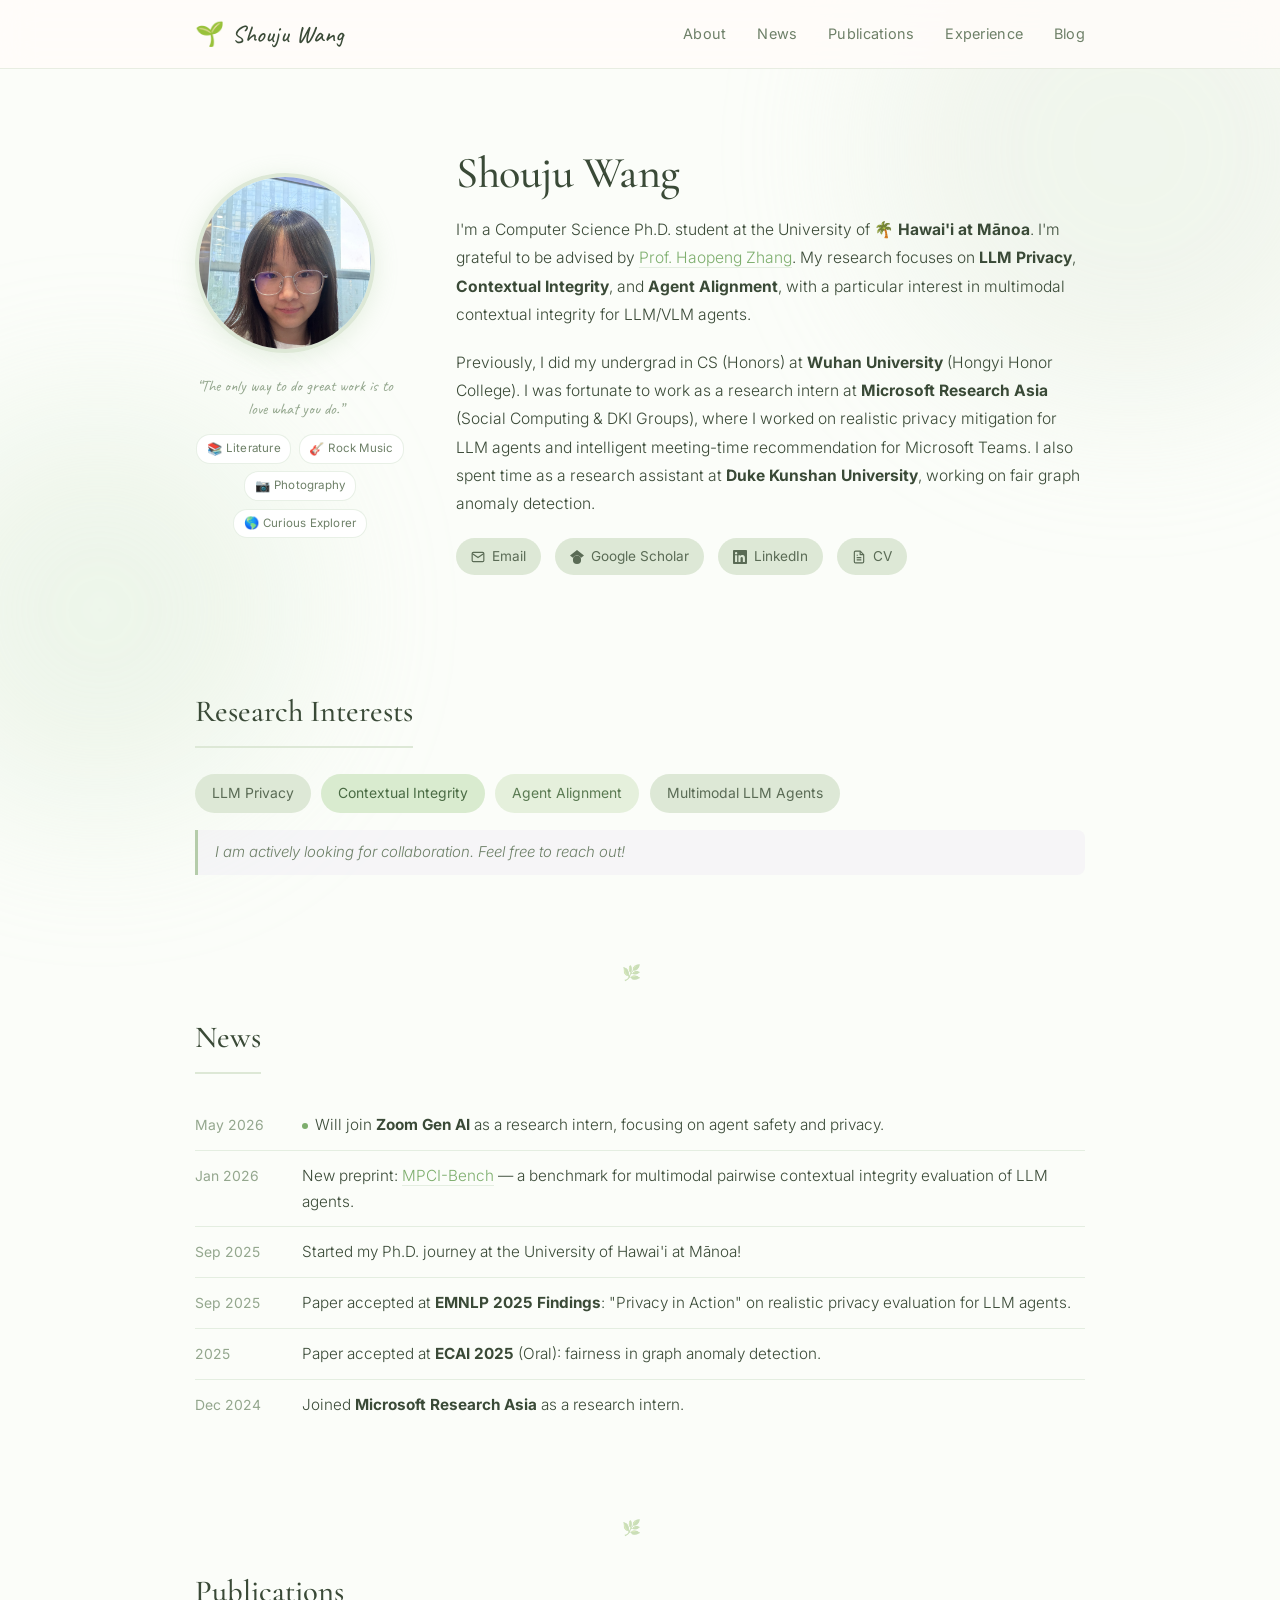
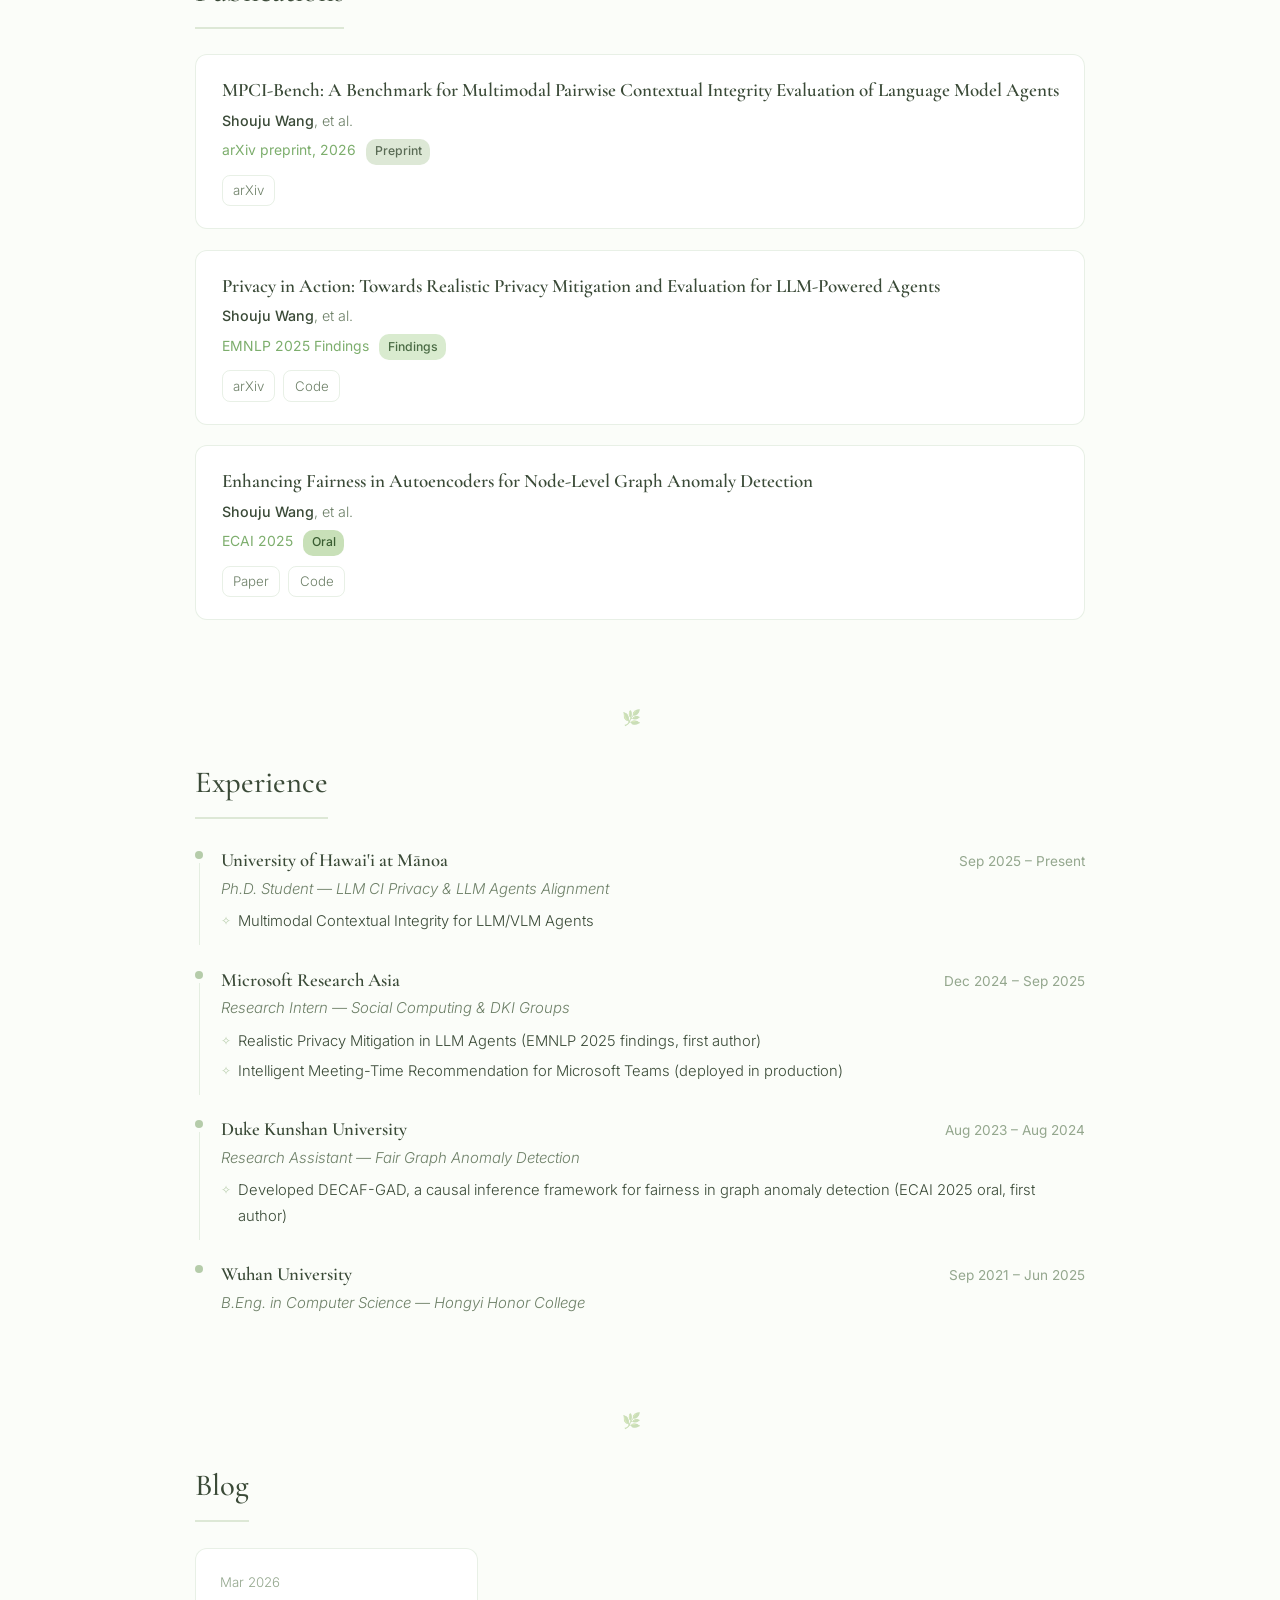
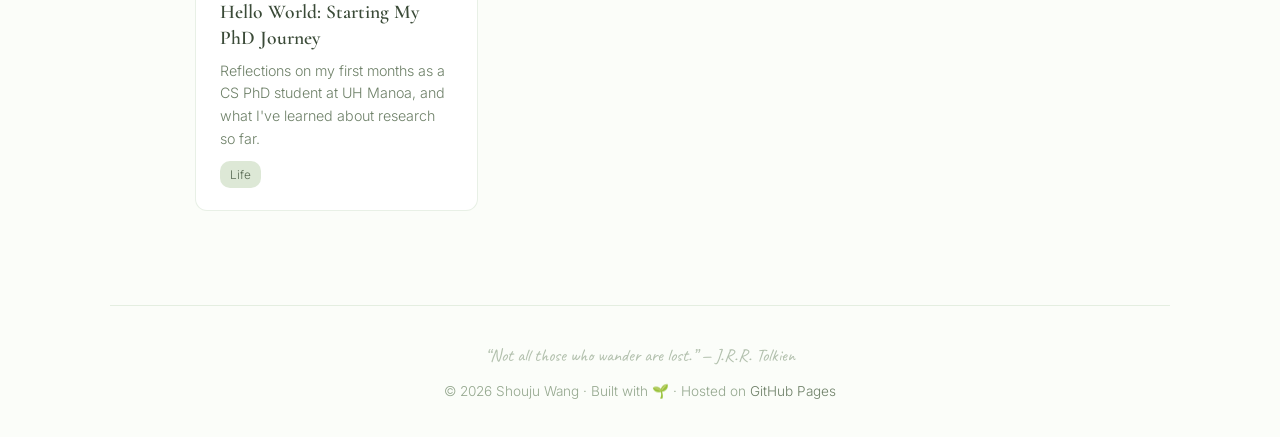
==== commit eefc33a0: "Replace GitHub link with   LinkedIn" ====
--- a/index.html
+++ b/index.html
@@ -71,9 +71,9 @@
         <svg viewBox="0 0 24 24" fill="currentColor"><path d="M12 24a7 7 0 1 1 0-14 7 7 0 0 1 0 14zm0-24L0 9.5l4.838 3.94A8 8 0 0 1 12 9a8 8 0 0 1 7.162 4.44L24 9.5z"/></svg>
         Google Scholar
       </a>
-      <a href="https://github.com/" target="_blank">
-        <svg viewBox="0 0 24 24" fill="currentColor"><path d="M12 0c-6.626 0-12 5.373-12 12 0 5.302 3.438 9.8 8.207 11.387.599.111.793-.261.793-.577v-2.234c-3.338.726-4.033-1.416-4.033-1.416-.546-1.387-1.333-1.756-1.333-1.756-1.089-.745.083-.729.083-.729 1.205.084 1.839 1.237 1.839 1.237 1.07 1.834 2.807 1.304 3.492.997.107-.775.418-1.305.762-1.604-2.665-.305-5.467-1.334-5.467-5.931 0-1.311.469-2.381 1.236-3.221-.124-.303-.535-1.524.117-3.176 0 0 1.008-.322 3.301 1.23.957-.266 1.983-.399 3.003-.404 1.02.005 2.047.138 3.006.404 2.291-1.552 3.297-1.23 3.297-1.23.653 1.653.242 2.874.118 3.176.77.84 1.235 1.911 1.235 3.221 0 4.609-2.807 5.624-5.479 5.921.43.372.823 1.102.823 2.222v3.293c0 .319.192.694.801.576 4.765-1.589 8.199-6.086 8.199-11.386 0-6.627-5.373-12-12-12z"/></svg>
-        GitHub
+      <a href="https://www.linkedin.com/in/shouju-wang-4b030a385/" target="_blank">
+        <svg viewBox="0 0 24 24" fill="currentColor"><path d="M20.447 20.452h-3.554v-5.569c0-1.328-.027-3.037-1.852-3.037-1.853 0-2.136 1.445-2.136 2.939v5.667H9.351V9h3.414v1.561h.046c.477-.9 1.637-1.85 3.37-1.85 3.601 0 4.267 2.37 4.267 5.455v6.286zM5.337 7.433a2.062 2.062 0 0 1-2.063-2.065 2.064 2.064 0 1 1 2.063 2.065zm1.782 13.019H3.555V9h3.564v11.452zM22.225 0H1.771C.792 0 0 .774 0 1.729v20.542C0 23.227.792 24 1.771 24h20.451C23.2 24 24 23.227 24 22.271V1.729C24 .774 23.2 0 22.222 0h.003z"/></svg>
+        LinkedIn
       </a>
       <a href="CV_shouju.pdf" target="_blank">
         <svg viewBox="0 0 24 24" fill="none" stroke="currentColor" stroke-width="2"><path d="M14 2H6a2 2 0 0 0-2 2v16a2 2 0 0 0 2 2h12a2 2 0 0 0 2-2V8z"/><polyline points="14 2 14 8 20 8"/><line x1="16" y1="13" x2="8" y2="13"/><line x1="16" y1="17" x2="8" y2="17"/><polyline points="10 9 9 9 8 9"/></svg>
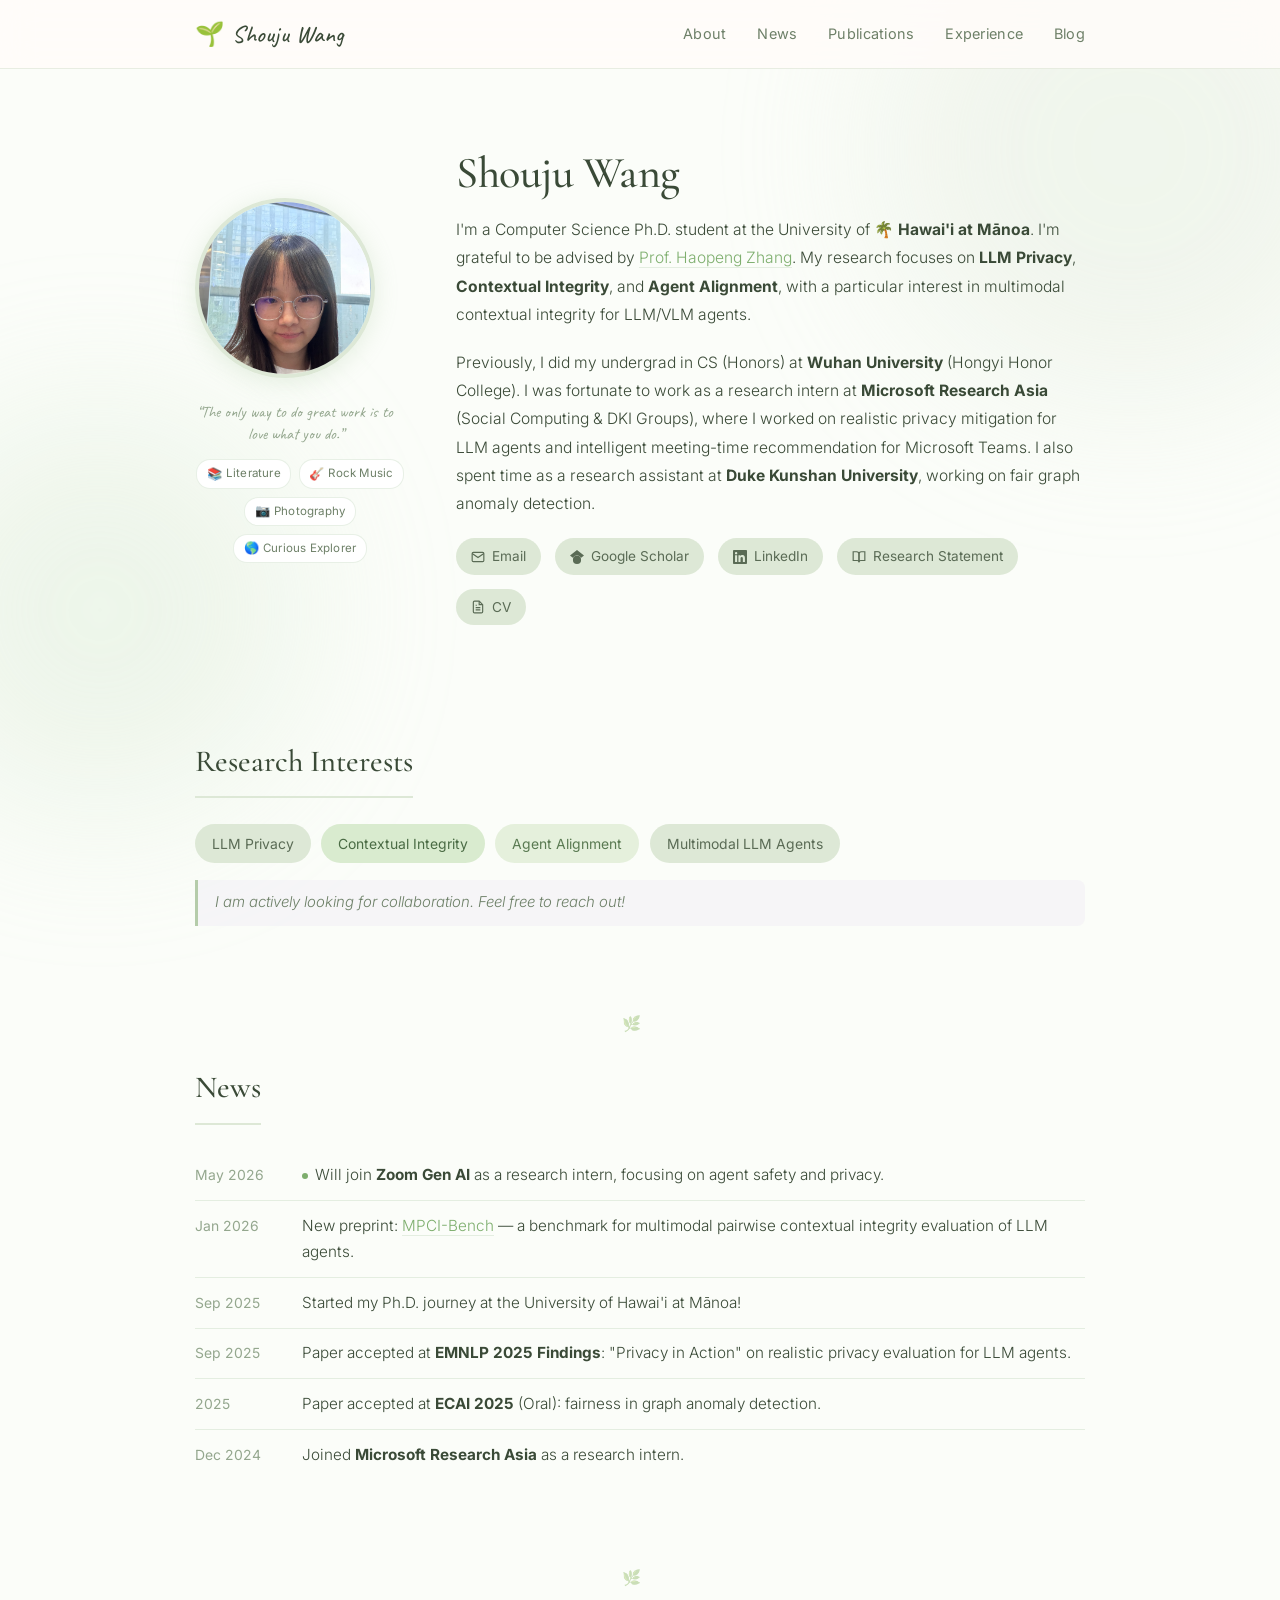
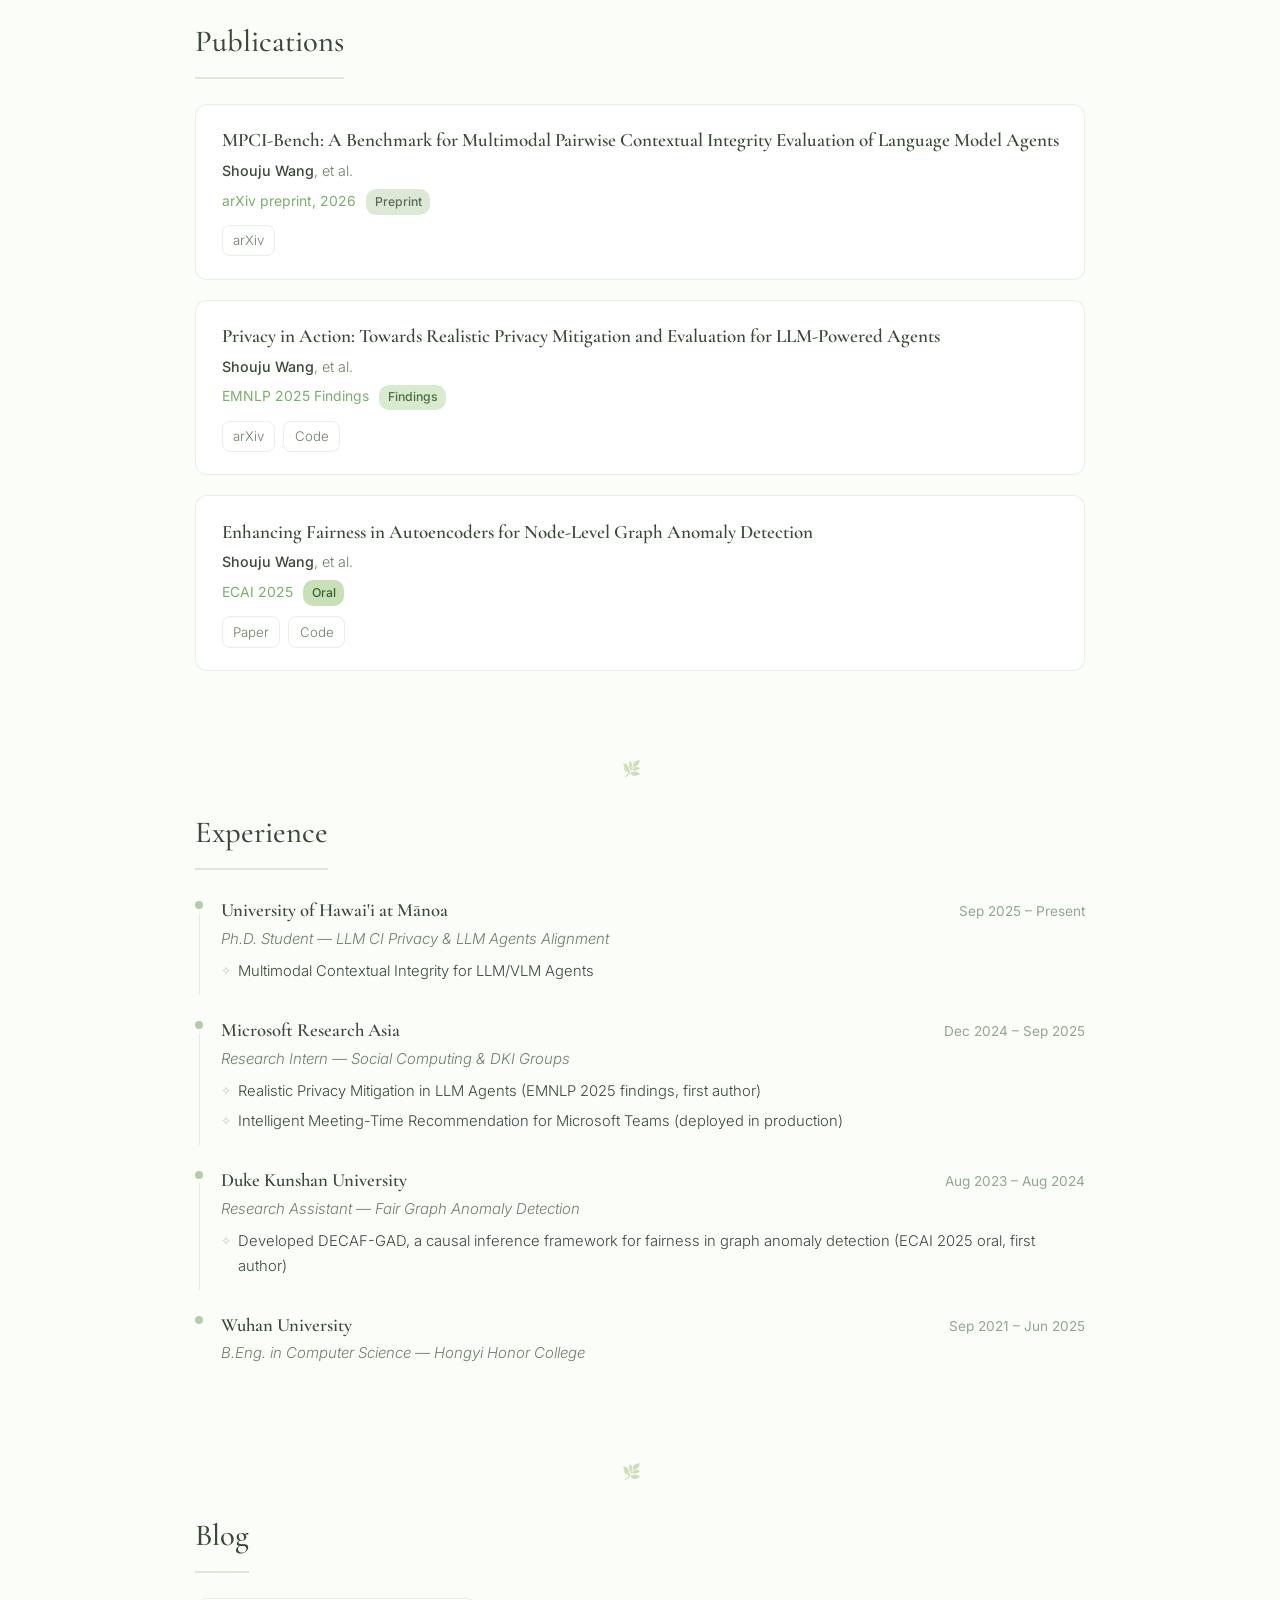
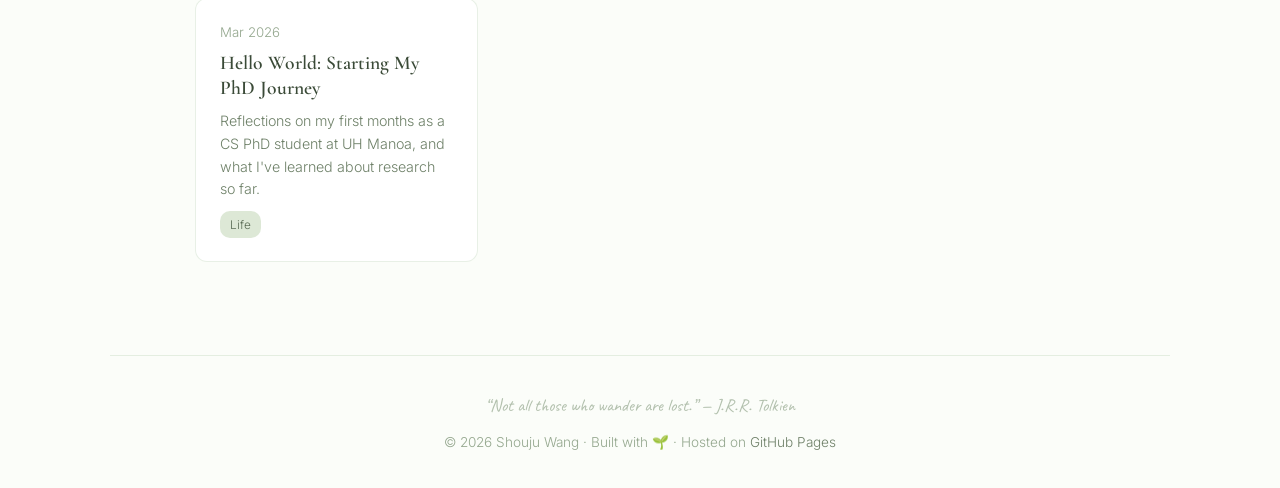
==== commit 33c9c73e: "Add research statement page and update CV Co-Authored-By: Claude Opus 4.6 (1M context) <noreply@anth" ====
--- a/index.html
+++ b/index.html
@@ -67,7 +67,7 @@
         <svg viewBox="0 0 24 24" fill="none" stroke="currentColor" stroke-width="2"><path d="M4 4h16c1.1 0 2 .9 2 2v12c0 1.1-.9 2-2 2H4c-1.1 0-2-.9-2-2V6c0-1.1.9-2 2-2z"/><polyline points="22,6 12,13 2,6"/></svg>
         Email
       </a>
-      <a href="https://scholar.google.com/" target="_blank">
+      <a href="https://scholar.google.com/citations?view_op=list_works&hl=en&user=ut74MgsAAAAJ" target="_blank">
         <svg viewBox="0 0 24 24" fill="currentColor"><path d="M12 24a7 7 0 1 1 0-14 7 7 0 0 1 0 14zm0-24L0 9.5l4.838 3.94A8 8 0 0 1 12 9a8 8 0 0 1 7.162 4.44L24 9.5z"/></svg>
         Google Scholar
       </a>
@@ -75,7 +75,11 @@
         <svg viewBox="0 0 24 24" fill="currentColor"><path d="M20.447 20.452h-3.554v-5.569c0-1.328-.027-3.037-1.852-3.037-1.853 0-2.136 1.445-2.136 2.939v5.667H9.351V9h3.414v1.561h.046c.477-.9 1.637-1.85 3.37-1.85 3.601 0 4.267 2.37 4.267 5.455v6.286zM5.337 7.433a2.062 2.062 0 0 1-2.063-2.065 2.064 2.064 0 1 1 2.063 2.065zm1.782 13.019H3.555V9h3.564v11.452zM22.225 0H1.771C.792 0 0 .774 0 1.729v20.542C0 23.227.792 24 1.771 24h20.451C23.2 24 24 23.227 24 22.271V1.729C24 .774 23.2 0 22.222 0h.003z"/></svg>
         LinkedIn
       </a>
-      <a href="CV_shouju.pdf" target="_blank">
+      <a href="research-statement.html">
+        <svg viewBox="0 0 24 24" fill="none" stroke="currentColor" stroke-width="2"><path d="M2 3h6a4 4 0 0 1 4 4v14a3 3 0 0 0-3-3H2z"/><path d="M22 3h-6a4 4 0 0 0-4 4v14a3 3 0 0 1 3-3h7z"/></svg>
+        Research Statement
+      </a>
+      <a href="CV.pdf" target="_blank">
         <svg viewBox="0 0 24 24" fill="none" stroke="currentColor" stroke-width="2"><path d="M14 2H6a2 2 0 0 0-2 2v16a2 2 0 0 0 2 2h12a2 2 0 0 0 2-2V8z"/><polyline points="14 2 14 8 20 8"/><line x1="16" y1="13" x2="8" y2="13"/><line x1="16" y1="17" x2="8" y2="17"/><polyline points="10 9 9 9 8 9"/></svg>
         CV
       </a>
